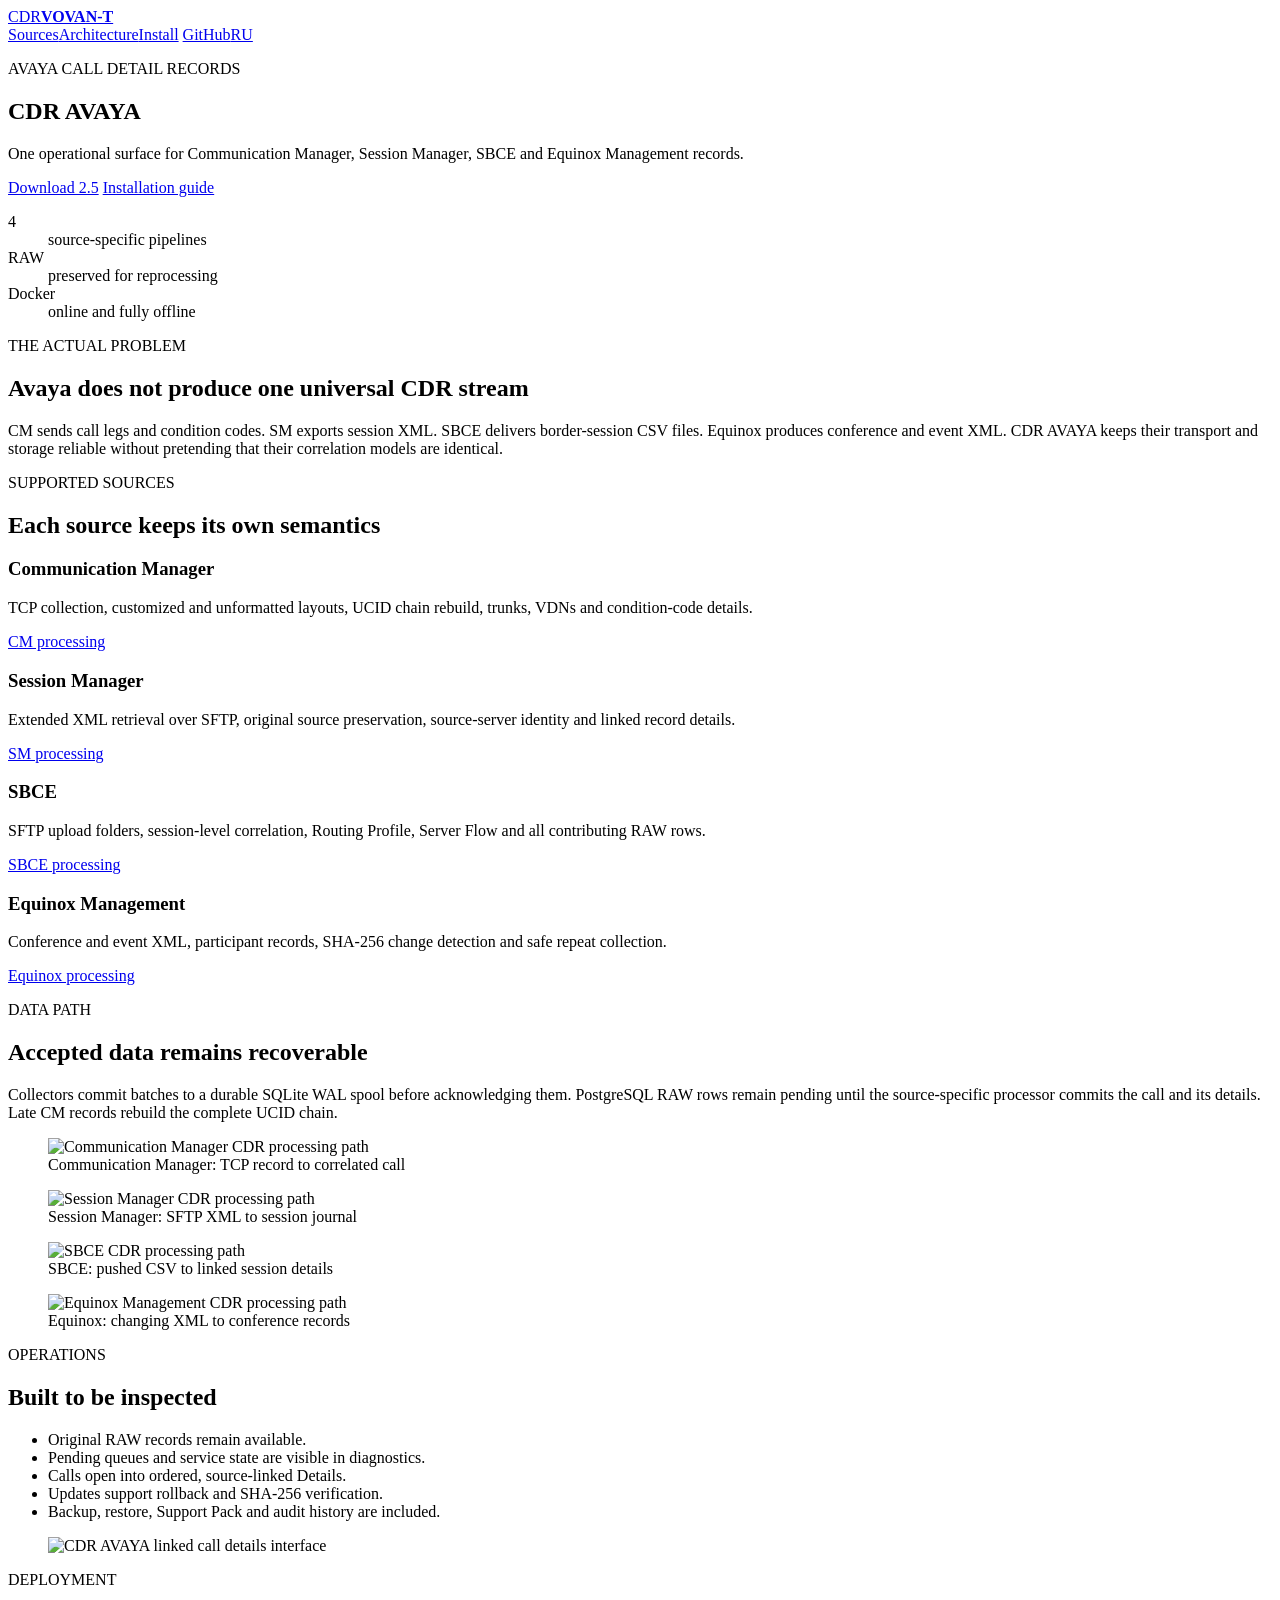
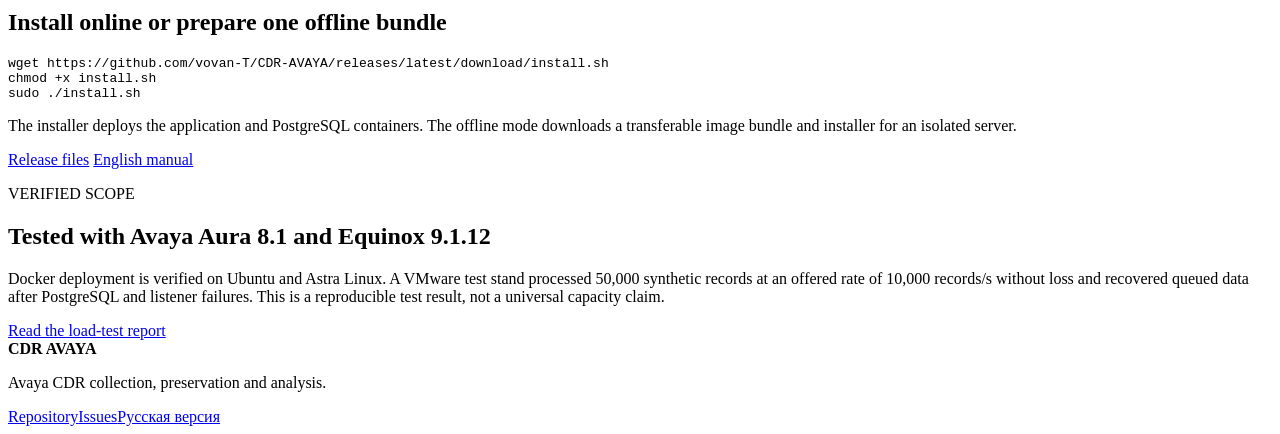
==== site/index.html @ 7bfda359 "site: publish CDR AVAYA product landing pages" ====
<!doctype html>
<html lang="en">
<head>
  <meta charset="utf-8">
  <meta name="viewport" content="width=device-width,initial-scale=1">
  <title>CDR AVAYA | CDR Collector for CM, SM, SBCE and Equinox</title>
  <meta name="description" content="Collect, preserve, correlate and analyze Avaya CDR from Communication Manager, Session Manager, SBCE and Equinox Management. Online and offline Docker deployment.">
  <link rel="canonical" href="https://vovan-t.github.io/CDR-AVAYA/">
  <link rel="alternate" hreflang="en" href="https://vovan-t.github.io/CDR-AVAYA/">
  <link rel="alternate" hreflang="ru" href="https://vovan-t.github.io/CDR-AVAYA/ru/">
  <link rel="alternate" hreflang="x-default" href="https://vovan-t.github.io/CDR-AVAYA/">
  <meta property="og:type" content="website">
  <meta property="og:title" content="CDR AVAYA — one operational surface for four different CDR sources">
  <meta property="og:description" content="Avaya CM, SM, SBCE and Equinox CDR collection with durable RAW storage, source-specific processing and linked call details.">
  <meta property="og:url" content="https://vovan-t.github.io/CDR-AVAYA/">
  <meta property="og:image" content="https://vovan-t.github.io/CDR-AVAYA/assets/images/cdr-avaya-dashboard-en.png">
  <meta name="twitter:card" content="summary_large_image">
  <link rel="stylesheet" href="https://vovan-t.github.io/CDR-AVAYA/styles.css">
  <script type="application/ld+json">
  {
    "@context":"https://schema.org",
    "@type":"SoftwareApplication",
    "name":"CDR AVAYA",
    "applicationCategory":"BusinessApplication",
    "applicationSubCategory":"Call Detail Record management",
    "operatingSystem":"Linux, Ubuntu, Astra Linux",
    "softwareVersion":"2.5.6",
    "description":"CDR collector and analysis platform for Avaya Communication Manager, Session Manager, SBCE and Equinox Management.",
    "url":"https://vovan-t.github.io/CDR-AVAYA/",
    "downloadUrl":"https://github.com/vovan-T/CDR-AVAYA/releases/latest",
    "image":"https://vovan-t.github.io/CDR-AVAYA/assets/images/cdr-avaya-dashboard-en.png",
    "author":{"@type":"Person","name":"Vovan","url":"https://github.com/vovan-T"},
    "offers":{"@type":"Offer","price":"0","priceCurrency":"USD"}
  }
  </script>
</head>
<body>
<header class="topbar">
  <a class="brand" href="https://vovan-t.github.io/CDR-AVAYA/" aria-label="CDR AVAYA home"><span>CDR</span><b>VOVAN-T</b></a>
  <nav aria-label="Primary navigation">
    <a href="#sources">Sources</a><a href="#architecture">Architecture</a><a href="#install">Install</a>
    <a href="https://github.com/vovan-T/CDR-AVAYA">GitHub</a><a class="language" href="https://vovan-t.github.io/CDR-AVAYA/ru/" lang="ru">RU</a>
  </nav>
</header>

<main>
<section class="hero">
  <div class="hero-content">
    <p class="eyebrow">AVAYA CALL DETAIL RECORDS</p>
    <h1>CDR AVAYA</h1>
    <p class="lead">One operational surface for Communication Manager, Session Manager, SBCE and Equinox Management records.</p>
    <div class="actions">
      <a class="button primary" href="https://github.com/vovan-T/CDR-AVAYA/releases/latest">Download 2.5</a>
      <a class="button secondary" href="https://github.com/vovan-T/CDR-AVAYA/blob/main/INSTALL.md">Installation guide</a>
    </div>
    <dl class="facts">
      <div><dt>4</dt><dd>source-specific pipelines</dd></div>
      <div><dt>RAW</dt><dd>preserved for reprocessing</dd></div>
      <div><dt>Docker</dt><dd>online and fully offline</dd></div>
    </dl>
  </div>
</section>

<section class="intro band">
  <div class="content narrow">
    <p class="section-label">THE ACTUAL PROBLEM</p>
    <h2>Avaya does not produce one universal CDR stream</h2>
    <p>CM sends call legs and condition codes. SM exports session XML. SBCE delivers border-session CSV files. Equinox produces conference and event XML. CDR AVAYA keeps their transport and storage reliable without pretending that their correlation models are identical.</p>
  </div>
</section>

<section id="sources" class="band muted">
  <div class="content">
    <p class="section-label">SUPPORTED SOURCES</p>
    <h2>Each source keeps its own semantics</h2>
    <div class="source-grid">
      <article><h3>Communication Manager</h3><p>TCP collection, customized and unformatted layouts, UCID chain rebuild, trunks, VDNs and condition-code details.</p><a href="#architecture">CM processing</a></article>
      <article><h3>Session Manager</h3><p>Extended XML retrieval over SFTP, original source preservation, source-server identity and linked record details.</p><a href="#architecture">SM processing</a></article>
      <article><h3>SBCE</h3><p>SFTP upload folders, session-level correlation, Routing Profile, Server Flow and all contributing RAW rows.</p><a href="#architecture">SBCE processing</a></article>
      <article><h3>Equinox Management</h3><p>Conference and event XML, participant records, SHA-256 change detection and safe repeat collection.</p><a href="#architecture">Equinox processing</a></article>
    </div>
  </div>
</section>

<section id="architecture" class="band">
  <div class="content">
    <p class="section-label">DATA PATH</p>
    <h2>Accepted data remains recoverable</h2>
    <p class="section-copy">Collectors commit batches to a durable SQLite WAL spool before acknowledging them. PostgreSQL RAW rows remain pending until the source-specific processor commits the call and its details. Late CM records rebuild the complete UCID chain.</p>
    <div class="diagram-grid">
      <figure><img src="https://vovan-t.github.io/CDR-AVAYA/assets/images/cdr-cm-processing-3d.png" alt="Communication Manager CDR processing path" loading="lazy"><figcaption>Communication Manager: TCP record to correlated call</figcaption></figure>
      <figure><img src="https://vovan-t.github.io/CDR-AVAYA/assets/images/cdr-sm-processing-3d.png" alt="Session Manager CDR processing path" loading="lazy"><figcaption>Session Manager: SFTP XML to session journal</figcaption></figure>
      <figure><img src="https://vovan-t.github.io/CDR-AVAYA/assets/images/cdr-sbce-processing-3d.png" alt="SBCE CDR processing path" loading="lazy"><figcaption>SBCE: pushed CSV to linked session details</figcaption></figure>
      <figure><img src="https://vovan-t.github.io/CDR-AVAYA/assets/images/cdr-eq-processing-3d.png" alt="Equinox Management CDR processing path" loading="lazy"><figcaption>Equinox: changing XML to conference records</figcaption></figure>
    </div>
  </div>
</section>

<section class="band evidence">
  <div class="content split">
    <div>
      <p class="section-label">OPERATIONS</p>
      <h2>Built to be inspected</h2>
      <ul class="checklist">
        <li>Original RAW records remain available.</li>
        <li>Pending queues and service state are visible in diagnostics.</li>
        <li>Calls open into ordered, source-linked Details.</li>
        <li>Updates support rollback and SHA-256 verification.</li>
        <li>Backup, restore, Support Pack and audit history are included.</li>
      </ul>
    </div>
    <figure class="product-shot"><img src="https://vovan-t.github.io/CDR-AVAYA/assets/images/cdr-avaya-details-en.png" alt="CDR AVAYA linked call details interface" loading="lazy"></figure>
  </div>
</section>

<section id="install" class="band install">
  <div class="content narrow">
    <p class="section-label">DEPLOYMENT</p>
    <h2>Install online or prepare one offline bundle</h2>
    <pre><code>wget https://github.com/vovan-T/CDR-AVAYA/releases/latest/download/install.sh
chmod +x install.sh
sudo ./install.sh</code></pre>
    <p>The installer deploys the application and PostgreSQL containers. The offline mode downloads a transferable image bundle and installer for an isolated server.</p>
    <div class="actions">
      <a class="button primary" href="https://github.com/vovan-T/CDR-AVAYA/releases/latest">Release files</a>
      <a class="button secondary dark" href="https://github.com/vovan-T/CDR-AVAYA/raw/main/docs/cdr-avaya-2.5-manual-en.pdf">English manual</a>
    </div>
  </div>
</section>

<section class="band verified">
  <div class="content narrow">
    <p class="section-label">VERIFIED SCOPE</p>
    <h2>Tested with Avaya Aura 8.1 and Equinox 9.1.12</h2>
    <p>Docker deployment is verified on Ubuntu and Astra Linux. A VMware test stand processed 50,000 synthetic records at an offered rate of 10,000 records/s without loss and recovered queued data after PostgreSQL and listener failures. This is a reproducible test result, not a universal capacity claim.</p>
    <a class="text-link" href="https://github.com/vovan-T/CDR-AVAYA/blob/main/docs/LOAD_TEST_REPORT_2026-07-16.md">Read the load-test report</a>
  </div>
</section>
</main>

<footer>
  <div><strong>CDR AVAYA</strong><p>Avaya CDR collection, preservation and analysis.</p></div>
  <div><a href="https://github.com/vovan-T/CDR-AVAYA">Repository</a><a href="https://github.com/vovan-T/CDR-AVAYA/issues">Issues</a><a href="https://vovan-t.github.io/CDR-AVAYA/ru/" lang="ru">Русская версия</a></div>
</footer>
</body>
</html>
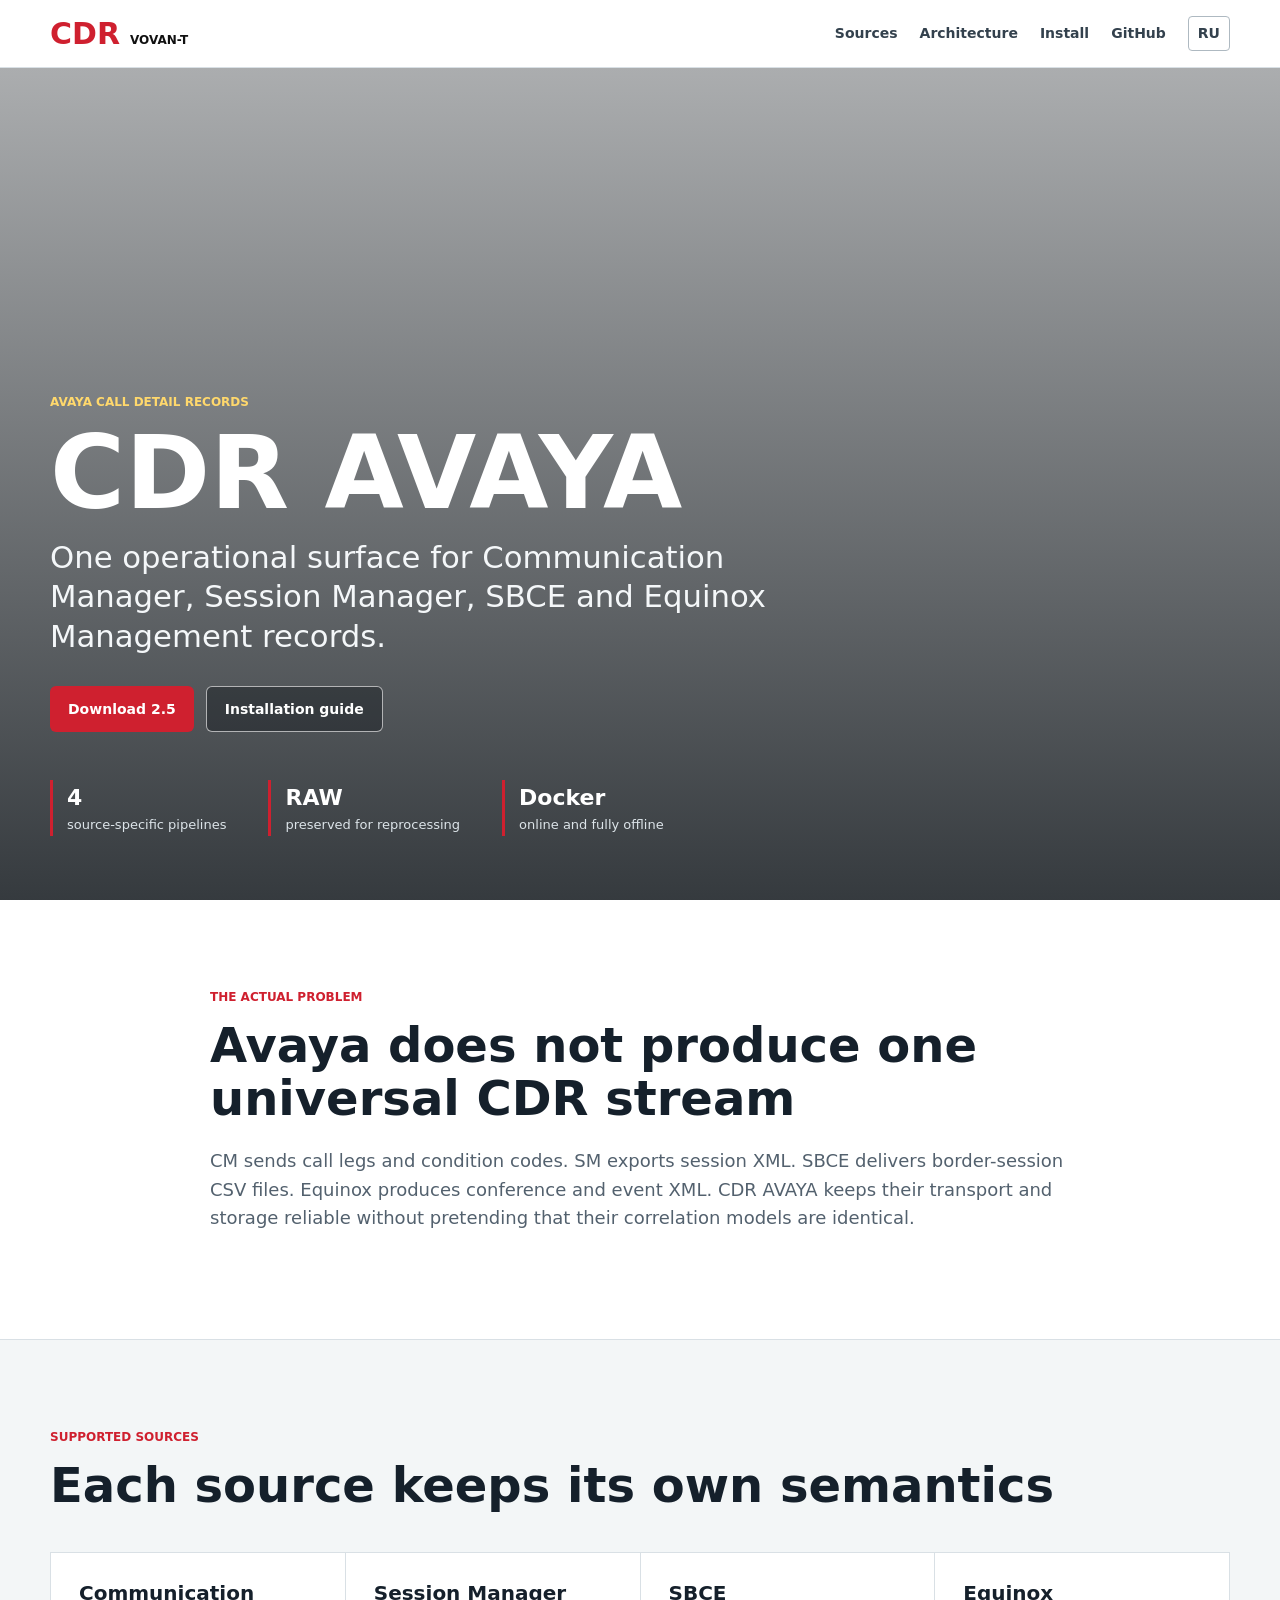
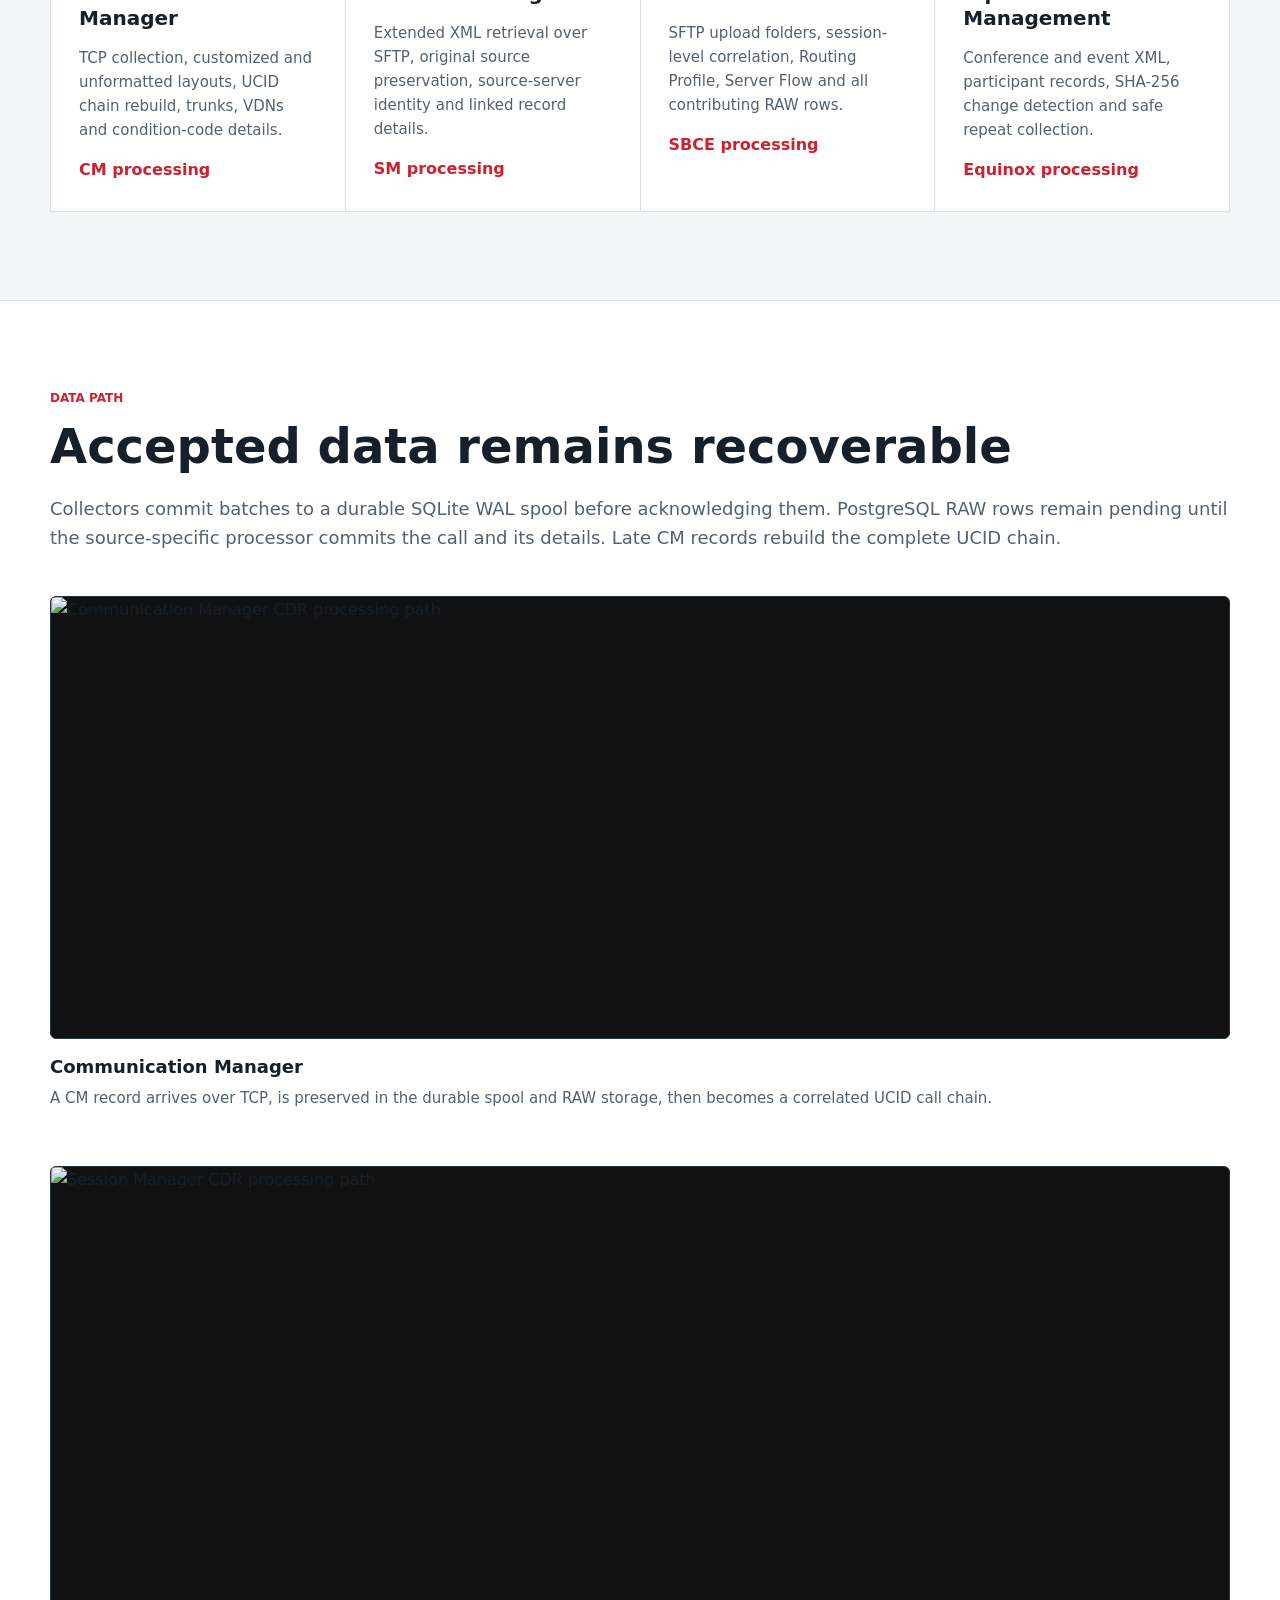
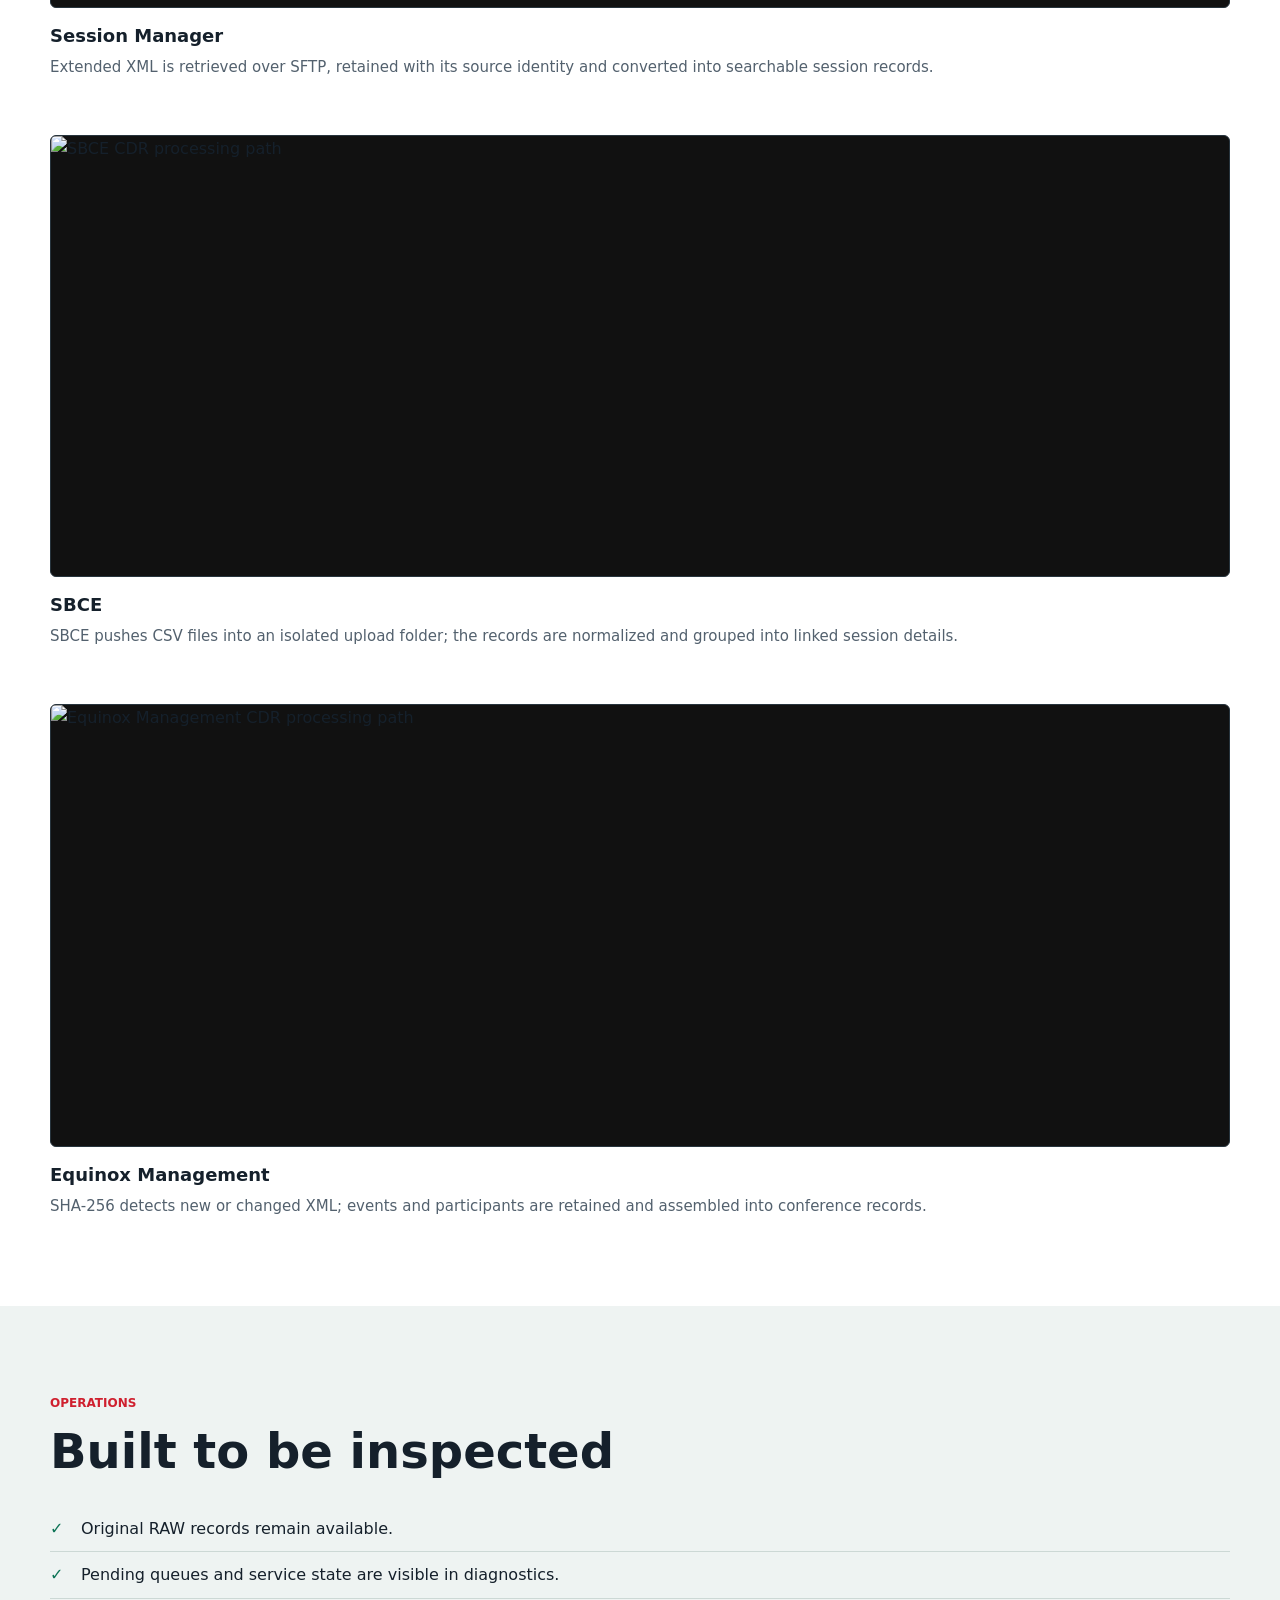
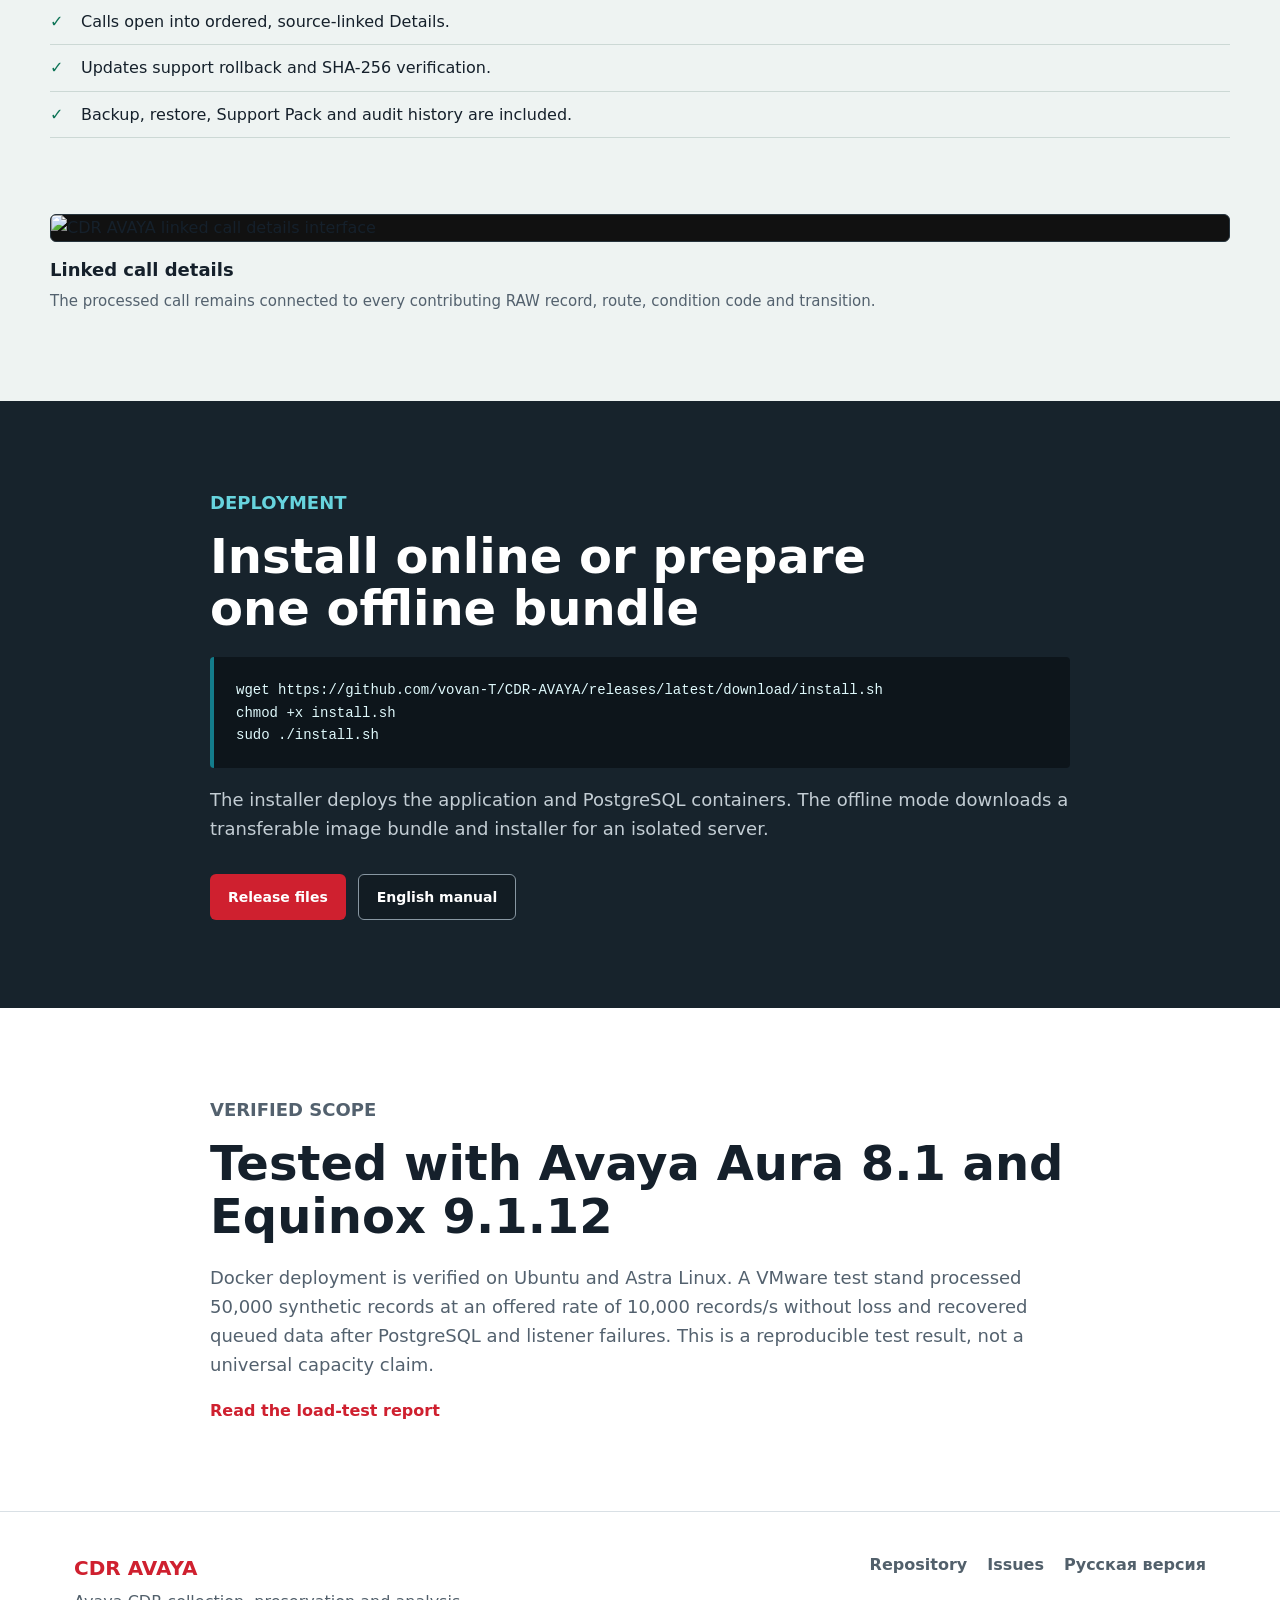
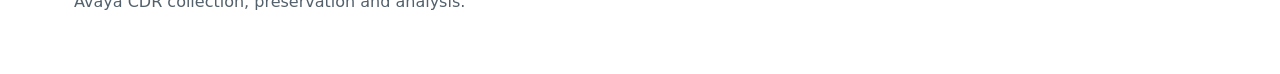
==== commit 10be6d27: "site: show full visual stories inline" ====
--- a/site/index.html
+++ b/site/index.html
@@ -15,7 +15,8 @@
   <meta property="og:url" content="https://vovan-t.github.io/CDR-AVAYA/">
   <meta property="og:image" content="https://vovan-t.github.io/CDR-AVAYA/assets/images/cdr-avaya-dashboard-en.png">
   <meta name="twitter:card" content="summary_large_image">
-  <link rel="stylesheet" href="https://vovan-t.github.io/CDR-AVAYA/styles.css">
+  <link rel="stylesheet" href="styles.css">
+  <link rel="stylesheet" href="visual-stories.css">
   <script type="application/ld+json">
   {
     "@context":"https://schema.org",
@@ -88,10 +89,22 @@
     <h2>Accepted data remains recoverable</h2>
     <p class="section-copy">Collectors commit batches to a durable SQLite WAL spool before acknowledging them. PostgreSQL RAW rows remain pending until the source-specific processor commits the call and its details. Late CM records rebuild the complete UCID chain.</p>
     <div class="diagram-grid">
-      <figure><img src="https://vovan-t.github.io/CDR-AVAYA/assets/images/cdr-cm-processing-3d.png" alt="Communication Manager CDR processing path" loading="lazy"><figcaption>Communication Manager: TCP record to correlated call</figcaption></figure>
-      <figure><img src="https://vovan-t.github.io/CDR-AVAYA/assets/images/cdr-sm-processing-3d.png" alt="Session Manager CDR processing path" loading="lazy"><figcaption>Session Manager: SFTP XML to session journal</figcaption></figure>
-      <figure><img src="https://vovan-t.github.io/CDR-AVAYA/assets/images/cdr-sbce-processing-3d.png" alt="SBCE CDR processing path" loading="lazy"><figcaption>SBCE: pushed CSV to linked session details</figcaption></figure>
-      <figure><img src="https://vovan-t.github.io/CDR-AVAYA/assets/images/cdr-eq-processing-3d.png" alt="Equinox Management CDR processing path" loading="lazy"><figcaption>Equinox: changing XML to conference records</figcaption></figure>
+      <figure>
+        <img src="assets/images/cdr-cm-processing-3d.png" alt="Communication Manager CDR processing path" loading="lazy">
+        <figcaption><strong>Communication Manager</strong><span>A CM record arrives over TCP, is preserved in the durable spool and RAW storage, then becomes a correlated UCID call chain.</span></figcaption>
+      </figure>
+      <figure>
+        <img src="assets/images/cdr-sm-processing-3d.png" alt="Session Manager CDR processing path" loading="lazy">
+        <figcaption><strong>Session Manager</strong><span>Extended XML is retrieved over SFTP, retained with its source identity and converted into searchable session records.</span></figcaption>
+      </figure>
+      <figure>
+        <img src="assets/images/cdr-sbce-processing-3d.png" alt="SBCE CDR processing path" loading="lazy">
+        <figcaption><strong>SBCE</strong><span>SBCE pushes CSV files into an isolated upload folder; the records are normalized and grouped into linked session details.</span></figcaption>
+      </figure>
+      <figure>
+        <img src="assets/images/cdr-eq-processing-3d.png" alt="Equinox Management CDR processing path" loading="lazy">
+        <figcaption><strong>Equinox Management</strong><span>SHA-256 detects new or changed XML; events and participants are retained and assembled into conference records.</span></figcaption>
+      </figure>
     </div>
   </div>
 </section>
@@ -109,7 +122,10 @@
         <li>Backup, restore, Support Pack and audit history are included.</li>
       </ul>
     </div>
-    <figure class="product-shot"><img src="https://vovan-t.github.io/CDR-AVAYA/assets/images/cdr-avaya-details-en.png" alt="CDR AVAYA linked call details interface" loading="lazy"></figure>
+    <figure class="product-shot">
+      <img src="assets/images/cdr-avaya-details-en.png" alt="CDR AVAYA linked call details interface" loading="lazy">
+      <figcaption><strong>Linked call details</strong><span>The processed call remains connected to every contributing RAW record, route, condition code and transition.</span></figcaption>
+    </figure>
   </div>
 </section>
 
@@ -143,4 +159,4 @@
   <div><a href="https://github.com/vovan-T/CDR-AVAYA">Repository</a><a href="https://github.com/vovan-T/CDR-AVAYA/issues">Issues</a><a href="https://vovan-t.github.io/CDR-AVAYA/ru/" lang="ru">Русская версия</a></div>
 </footer>
 </body>
-</html>+</html>
--- a/site/styles.css
+++ b/site/styles.css
@@ -0,0 +1 @@
+:root{--ink:#15202b;--muted:#53616e;--line:#d9e0e5;--paper:#fff;--soft:#f3f6f7;--red:#cf202f;--red-dark:#9d1723;--green:#0c7355;--cyan:#137c8b;--gold:#d49a21;--max:1180px}*{box-sizing:border-box}html{scroll-behavior:smooth}body{margin:0;color:var(--ink);background:var(--paper);font-family:Inter,ui-sans-serif,system-ui,-apple-system,BlinkMacSystemFont,"Segoe UI",sans-serif;line-height:1.6}a{color:inherit}.topbar{height:68px;display:flex;align-items:center;justify-content:space-between;padding:0 max(24px,calc((100% - var(--max))/2));background:#fff;border-bottom:1px solid var(--line);position:sticky;top:0;z-index:20}.brand{text-decoration:none;display:flex;align-items:baseline;gap:10px}.brand span{font-size:30px;font-weight:900;color:var(--red);letter-spacing:0}.brand b{font-size:12px;font-weight:800;color:#111;letter-spacing:0}.topbar nav{display:flex;align-items:center;gap:22px}.topbar nav a{text-decoration:none;font-size:14px;font-weight:650;color:#33414d}.topbar nav a:hover{color:var(--red)}.topbar .language{border:1px solid #aeb9c1;padding:5px 9px;border-radius:4px}.hero{min-height:calc(100vh - 68px);max-height:860px;display:flex;align-items:flex-end;background-image:linear-gradient(rgba(9,15,20,.34),rgba(9,15,20,.82)),url("assets/images/cdr-avaya-dashboard-en.png");background-position:center;background-size:cover;color:#fff}.ru-hero{background-image:linear-gradient(rgba(9,15,20,.34),rgba(9,15,20,.82)),url("assets/images/cdr-avaya-dashboard.png")}.hero-content{width:min(var(--max),calc(100% - 48px));margin:0 auto;padding:88px 0 64px}.eyebrow,.section-label{font-size:12px;font-weight:850;letter-spacing:0;text-transform:uppercase}.eyebrow{color:#ffd86c}.hero h1{font-size:clamp(54px,8vw,104px);line-height:.92;margin:14px 0 18px;letter-spacing:0}.lead{max-width:800px;font-size:clamp(20px,2.4vw,32px);line-height:1.28;margin:0;color:#f4f7f9}.actions{display:flex;gap:12px;flex-wrap:wrap;margin-top:30px}.button{min-height:46px;display:inline-flex;align-items:center;justify-content:center;padding:0 18px;border-radius:6px;text-decoration:none;font-weight:800;font-size:14px}.primary{background:var(--red);color:#fff}.primary:hover{background:var(--red-dark)}.secondary{border:1px solid rgba(255,255,255,.62);color:#fff;background:rgba(12,18,23,.38)}.secondary:hover{background:#fff;color:#111}.secondary.dark{border-color:#8897a2;color:#fff}.facts{display:flex;gap:42px;flex-wrap:wrap;margin:48px 0 0}.facts div{border-left:3px solid var(--red);padding-left:14px}.facts dt{font-size:22px;font-weight:900}.facts dd{margin:0;color:#dce4e9;font-size:13px}.band{padding:88px 24px}.content{max-width:var(--max);margin:0 auto}.narrow{max-width:860px}.section-label{color:var(--red);margin:0 0 12px}.band h2{font-size:clamp(30px,4vw,48px);line-height:1.1;letter-spacing:0;margin:0 0 22px}.intro p:last-child,.section-copy,.verified p,.install p{font-size:18px;color:var(--muted)}.muted{background:var(--soft);border-block:1px solid var(--line)}.source-grid{display:grid;grid-template-columns:repeat(4,1fr);gap:1px;background:var(--line);border:1px solid var(--line);margin-top:40px}.source-grid article{background:#fff;padding:28px;min-height:250px}.source-grid h3{font-size:20px;line-height:1.25;margin:0 0 15px}.source-grid p{color:var(--muted);font-size:15px}.source-grid a,.text-link{font-weight:800;color:var(--red);text-decoration:none}.diagram-grid{display:grid;grid-template-columns:1fr 1fr;gap:28px;margin-top:44px}.diagram-grid figure,.product-shot{margin:0}.diagram-grid img,.product-shot img{display:block;width:100%;height:auto;border:1px solid #27343d;border-radius:6px;background:#111}.diagram-grid figcaption{margin-top:10px;font-size:14px;font-weight:700;color:#53616e}.evidence{background:#eef3f2}.split{display:grid;grid-template-columns:.8fr 1.2fr;gap:64px;align-items:center}.checklist{list-style:none;padding:0;margin:28px 0}.checklist li{position:relative;padding:10px 0 10px 31px;border-bottom:1px solid #ccd8d5}.checklist li:before{content:"✓";position:absolute;left:0;color:var(--green);font-weight:900}.install{background:#17232c;color:#fff}.install .section-label{color:#67d4de}.install h2{max-width:760px}.install p{color:#c3cdd4}.install pre{overflow:auto;padding:22px;background:#0d151b;border-left:4px solid var(--cyan);border-radius:4px;color:#dff9fc;font-size:14px}.verified{border-bottom:1px solid var(--line)}footer{max-width:var(--max);margin:0 auto;padding:40px 24px 54px;display:flex;justify-content:space-between;gap:30px;color:#52606b}footer strong{color:var(--red);font-size:20px}footer p{margin:5px 0}footer div:last-child{display:flex;gap:20px;flex-wrap:wrap}footer a{text-decoration:none;font-weight:700}@media(max-width:900px){.topbar{padding:0 18px}.topbar nav a:not(.language){display:none}.hero{min-height:690px}.hero-content{width:calc(100% - 36px);padding-bottom:40px}.facts{gap:20px}.source-grid{grid-template-columns:1fr 1fr}.split{grid-template-columns:1fr;gap:36px}.band{padding:64px 18px}}@media(max-width:620px){.brand span{font-size:25px}.hero h1{font-size:52px}.lead{font-size:20px}.facts{display:grid;grid-template-columns:1fr 1fr}.source-grid,.diagram-grid{grid-template-columns:1fr}.source-grid article{min-height:0}.band h2{font-size:32px}.intro p:last-child,.section-copy,.verified p,.install p{font-size:16px}footer{flex-direction:column}}@media(prefers-reduced-motion:reduce){html{scroll-behavior:auto}}
--- a/site/visual-stories.css
+++ b/site/visual-stories.css
@@ -0,0 +1,53 @@
+.diagram-grid {
+  display: block;
+}
+
+.diagram-grid img {
+  aspect-ratio: 8 / 3;
+  object-fit: contain;
+}
+
+.diagram-grid figure + figure {
+  margin-top: 56px;
+}
+
+.diagram-grid figcaption,
+.product-shot figcaption {
+  display: grid;
+  gap: 4px;
+  margin-top: 14px;
+  color: var(--muted);
+}
+
+.diagram-grid figcaption strong,
+.product-shot figcaption strong {
+  color: var(--ink);
+  font-size: 18px;
+}
+
+.diagram-grid figcaption span,
+.product-shot figcaption span {
+  font-size: 15px;
+  font-weight: 400;
+}
+
+.split {
+  grid-template-columns: 1fr;
+  gap: 40px;
+  align-items: start;
+}
+
+.product-shot {
+  margin-top: 8px;
+}
+
+@media (max-width: 620px) {
+  .diagram-grid figure + figure {
+    margin-top: 40px;
+  }
+
+  .diagram-grid figcaption strong,
+  .product-shot figcaption strong {
+    font-size: 17px;
+  }
+}
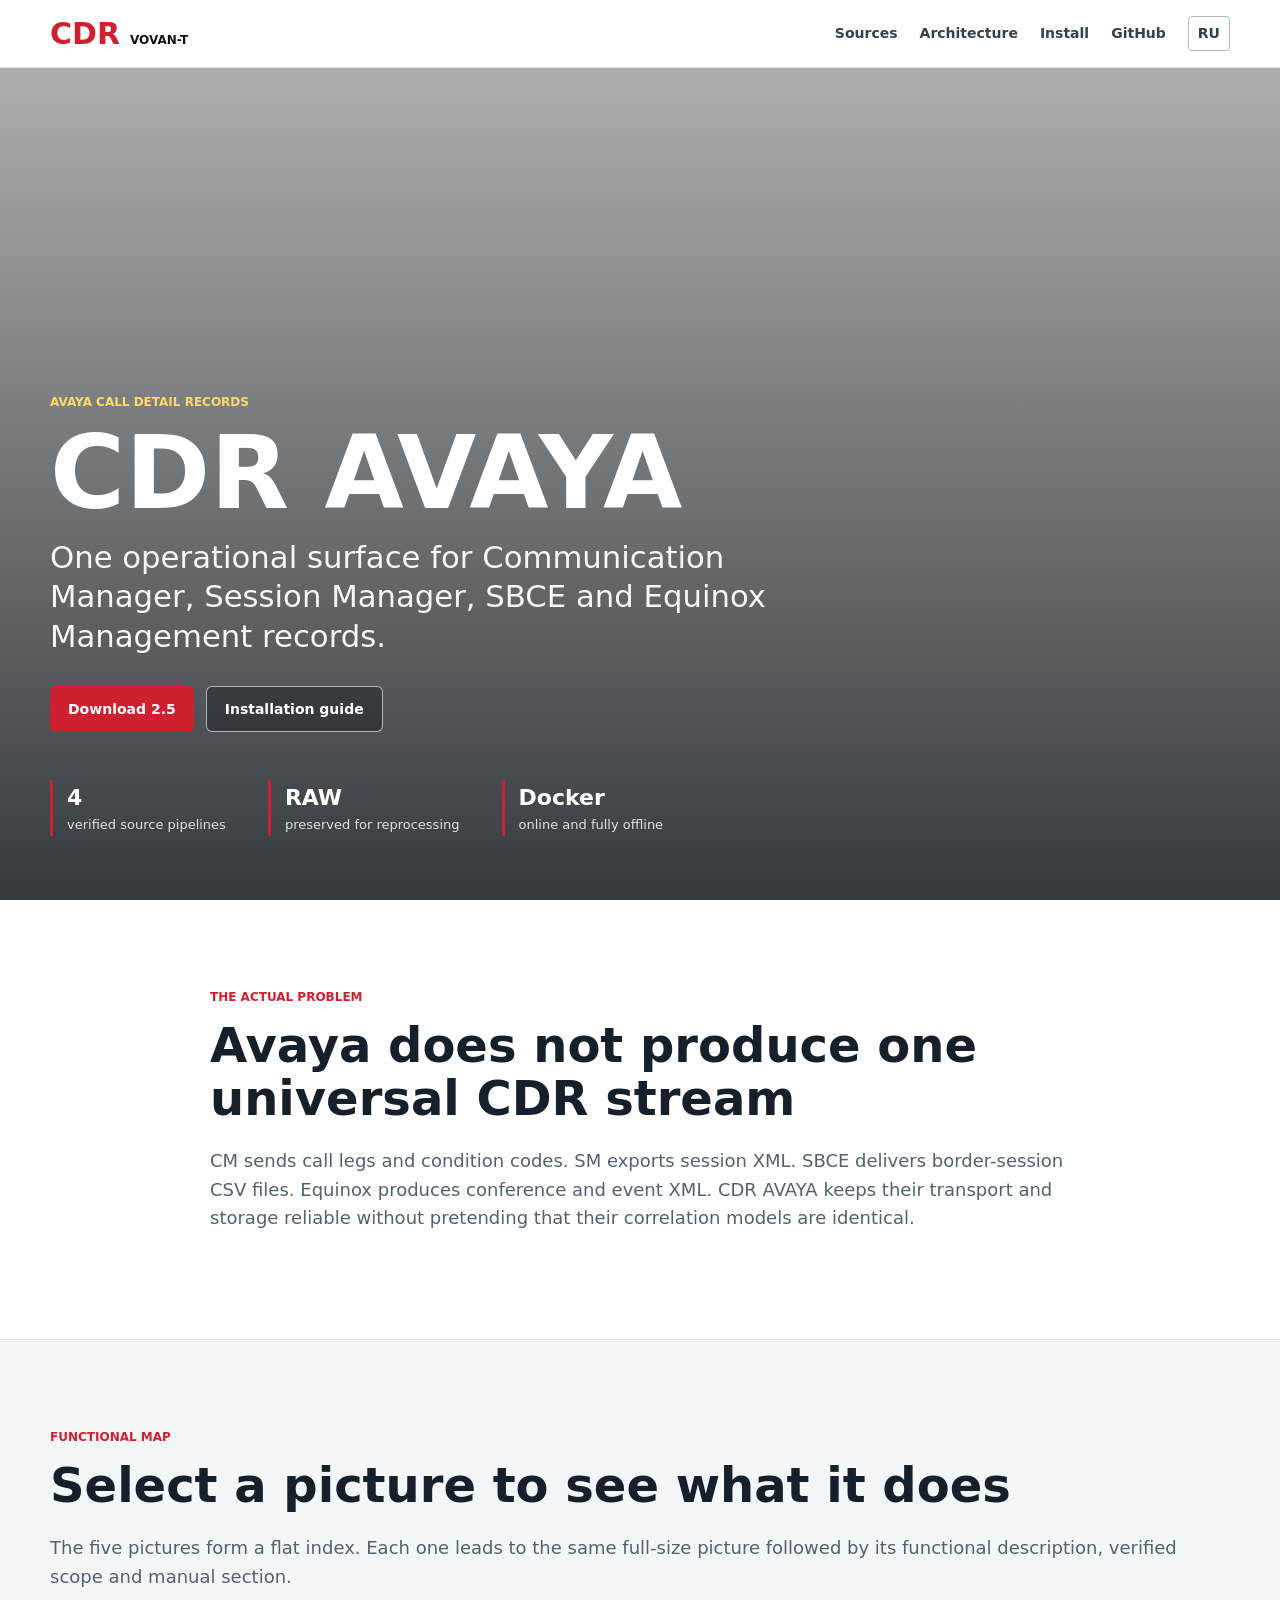
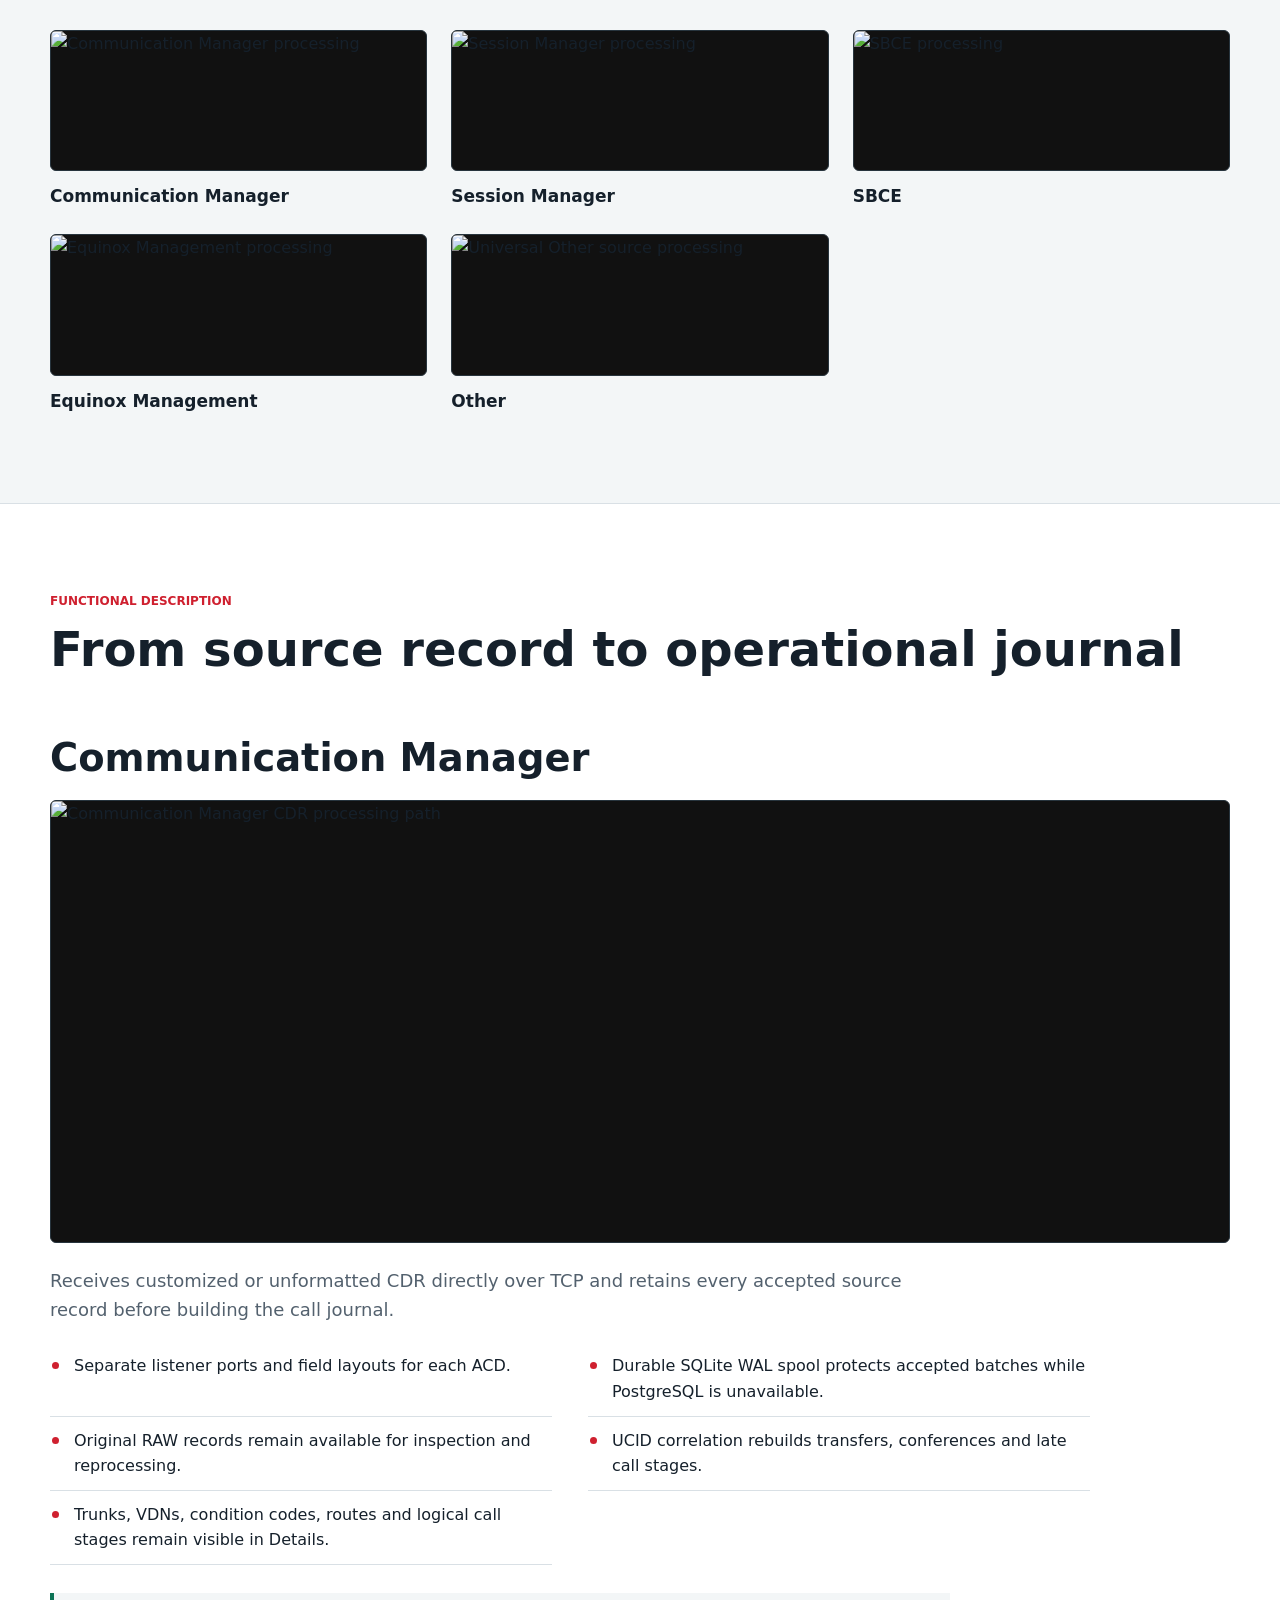
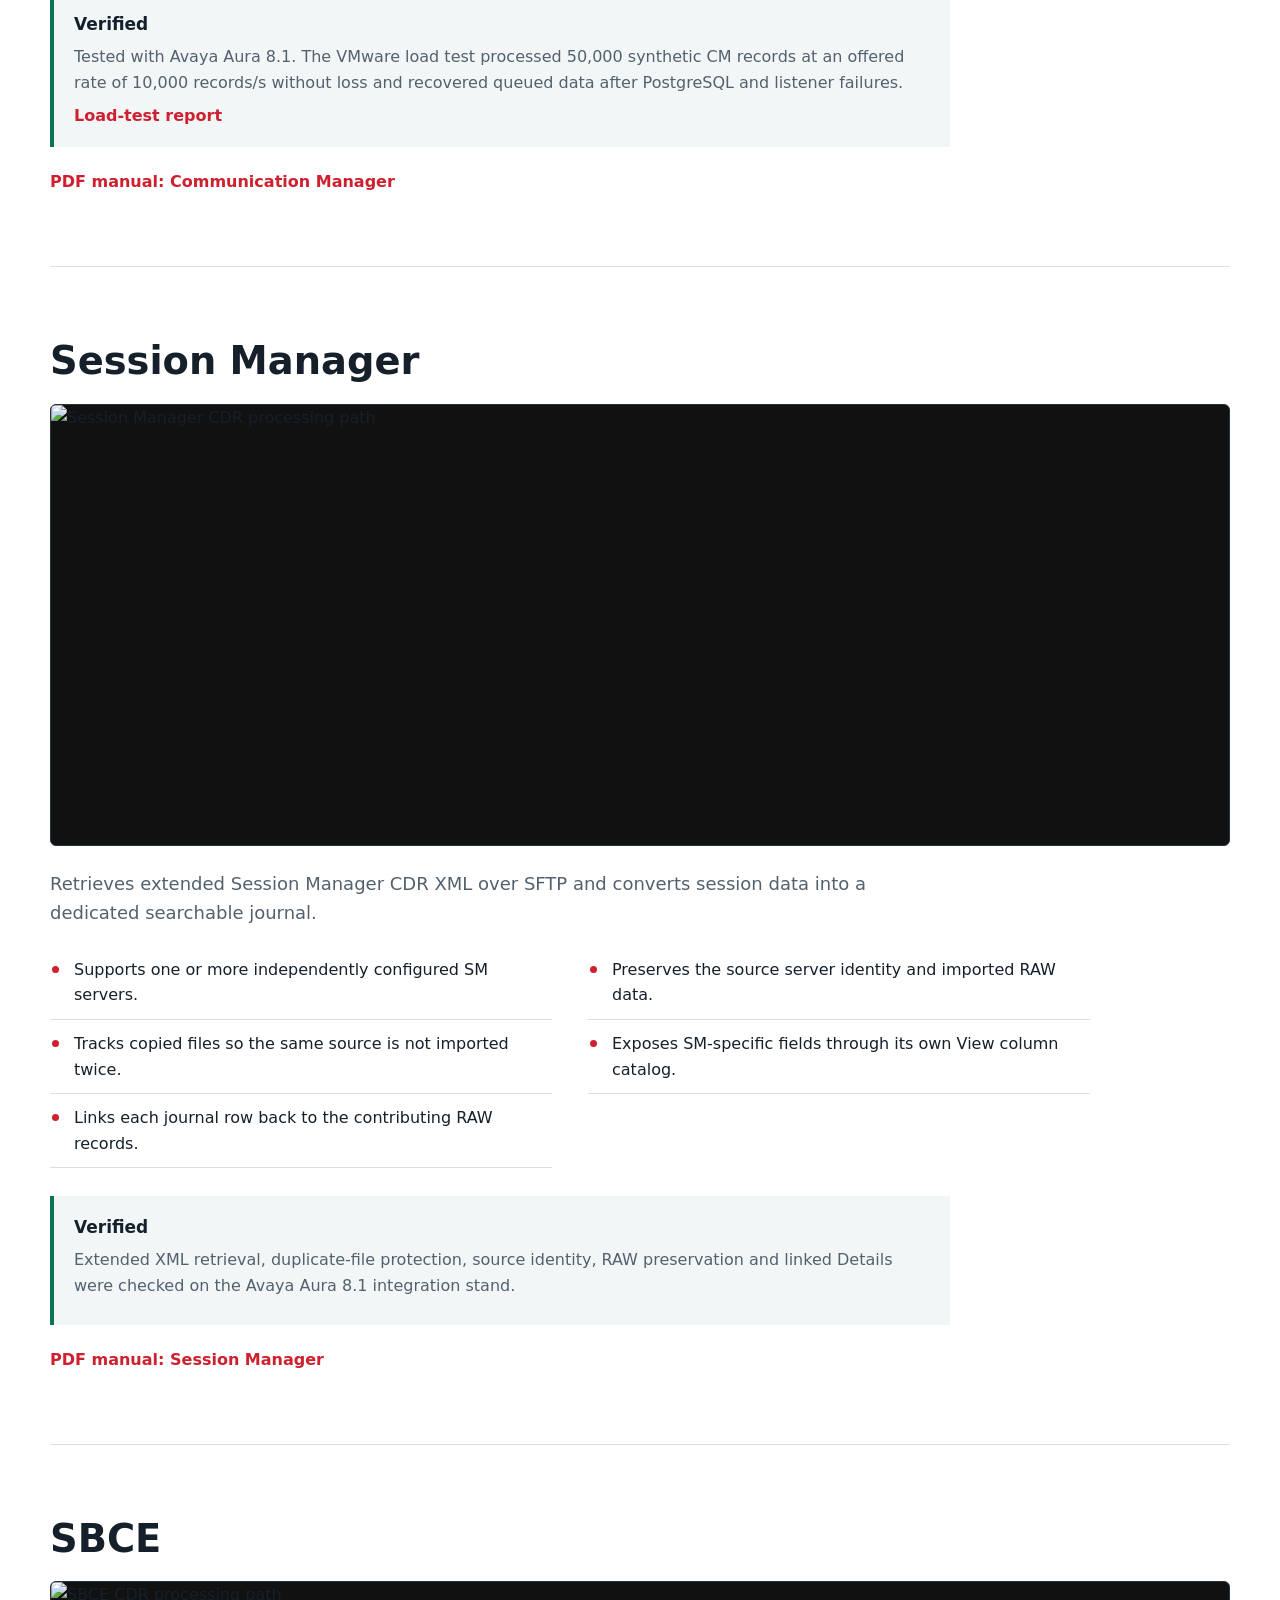
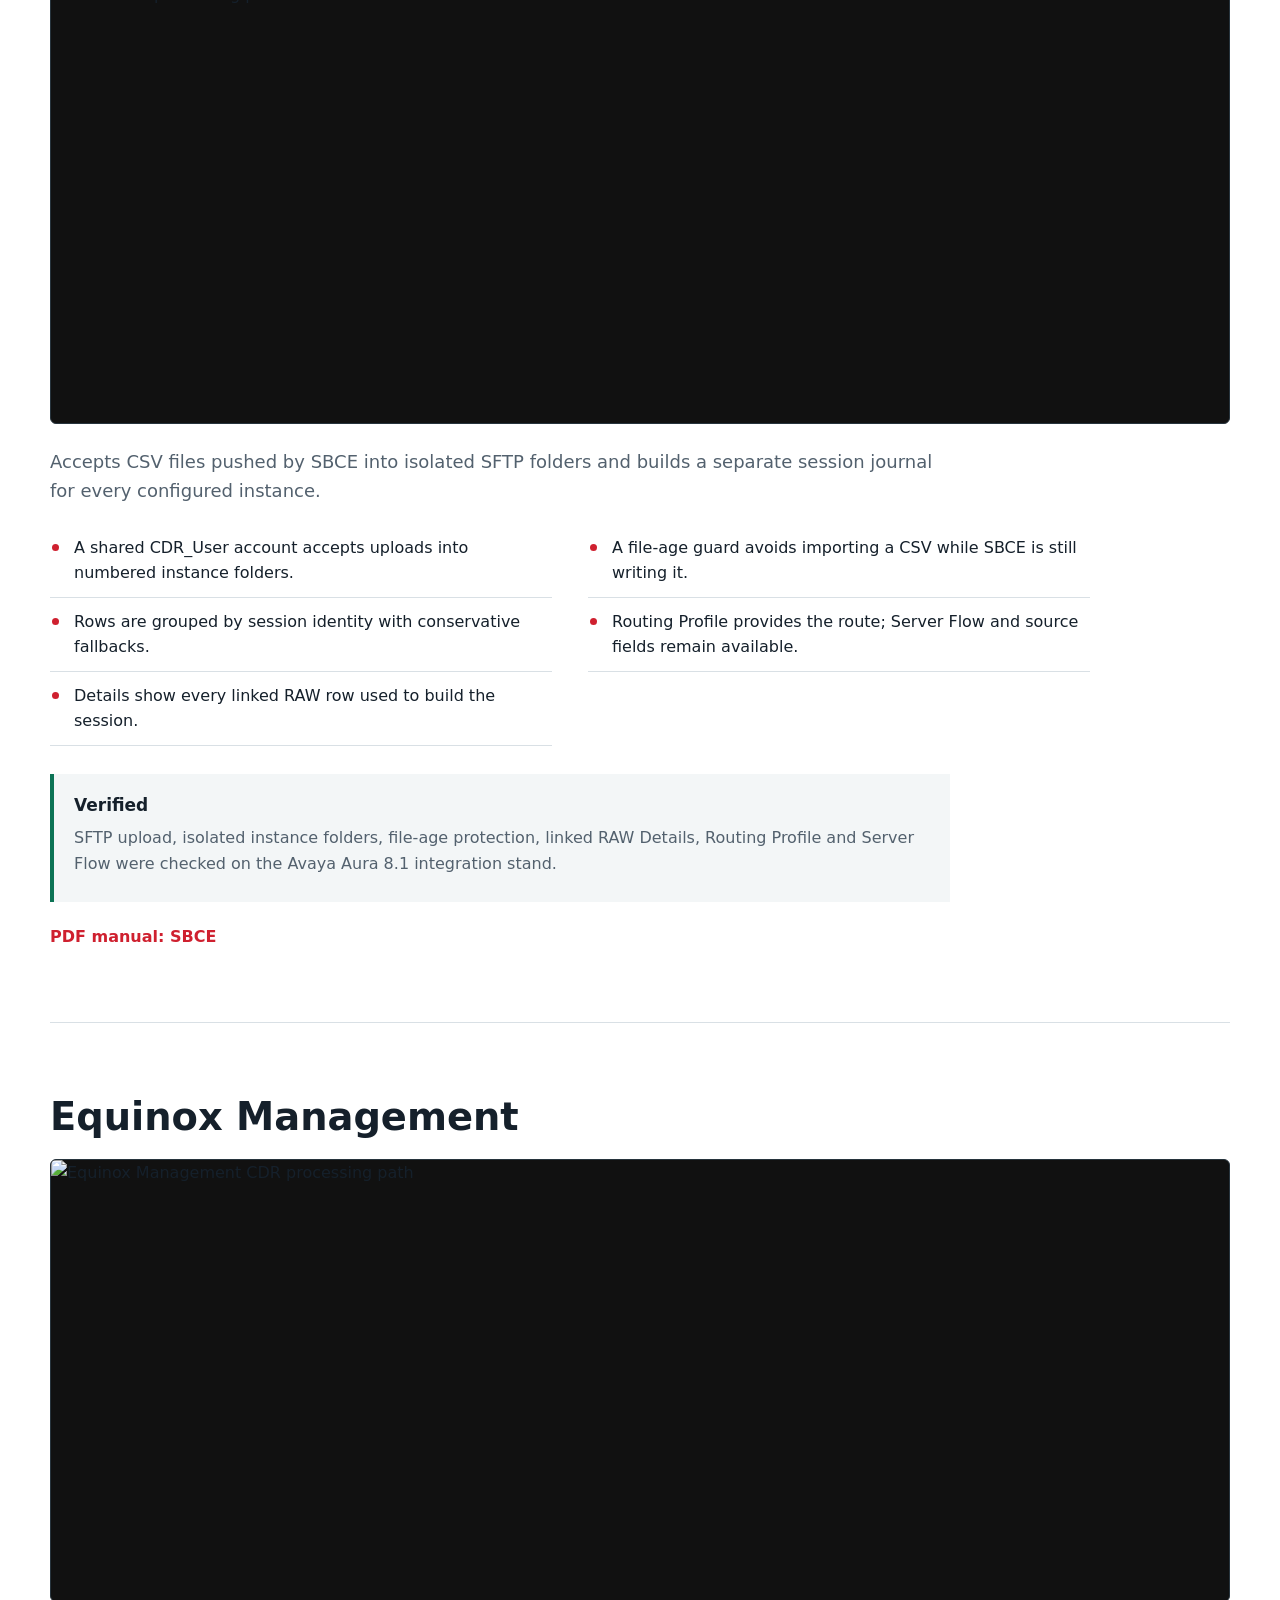
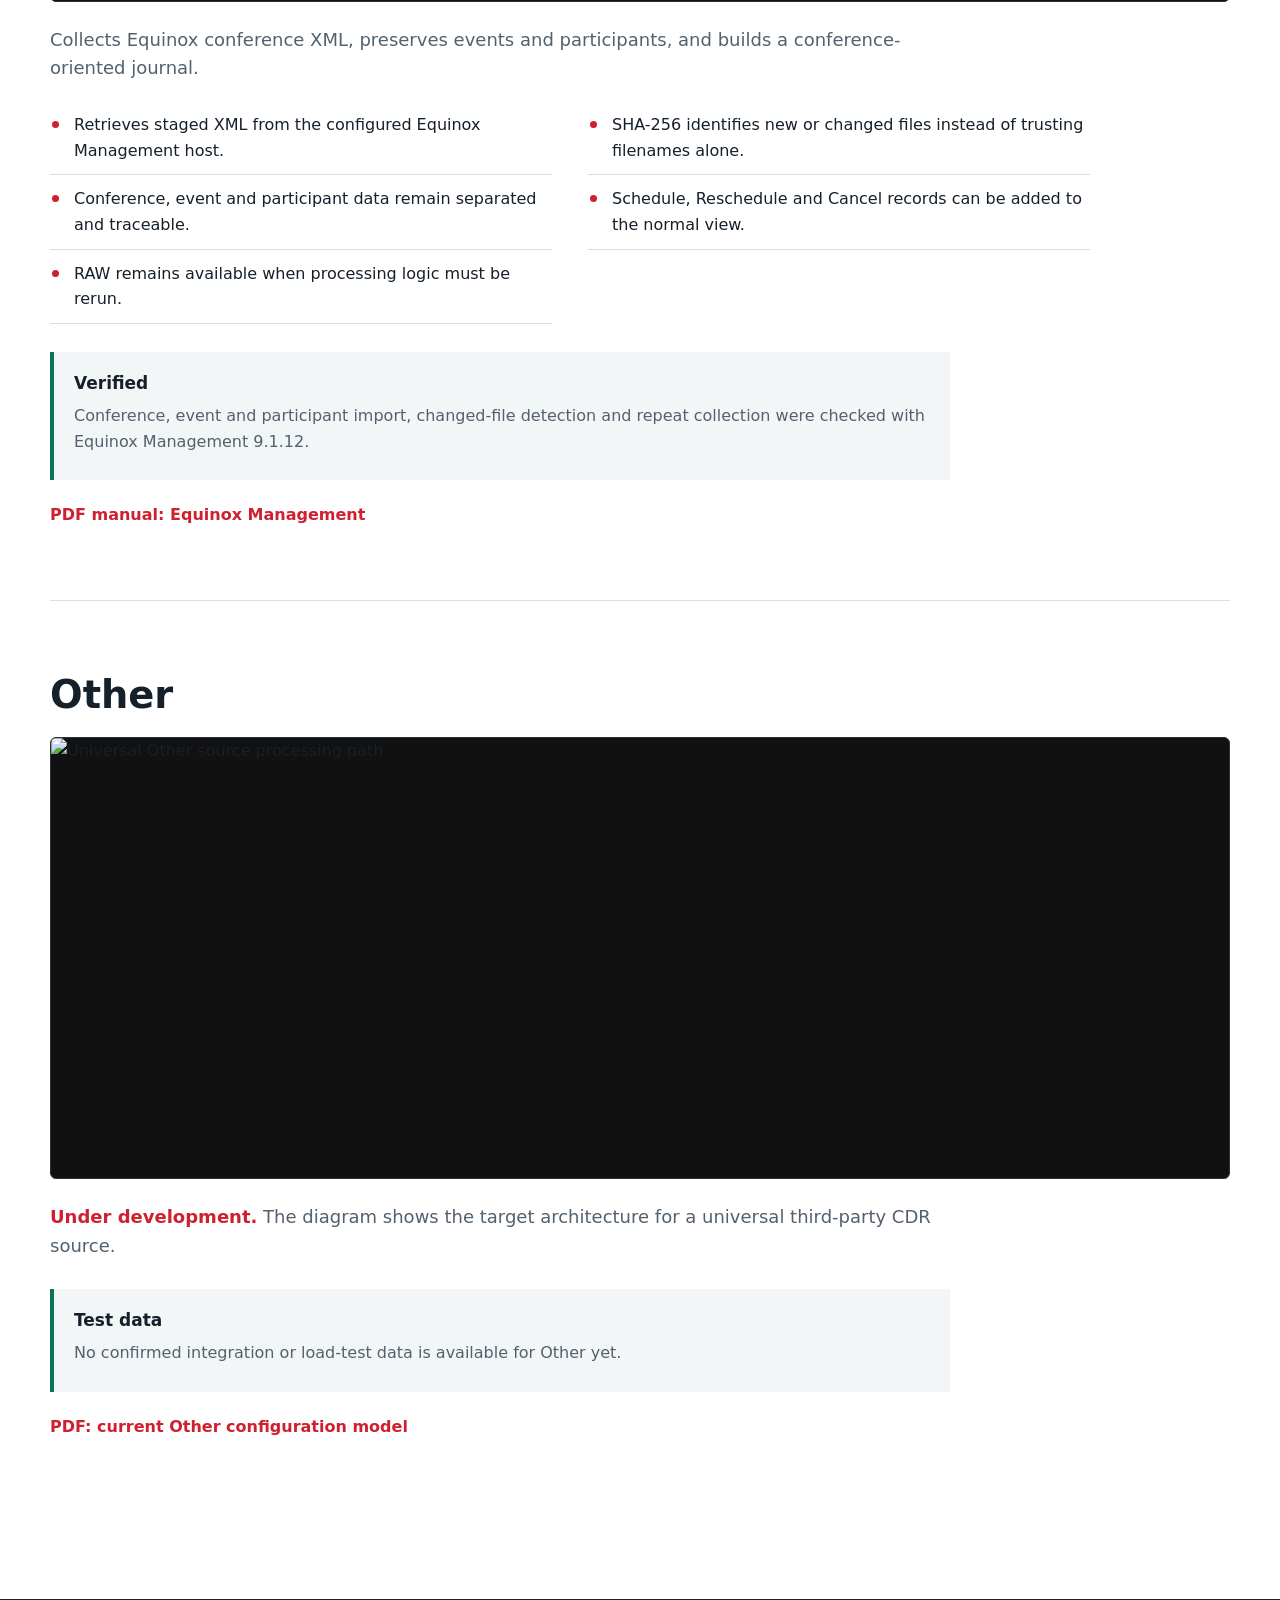
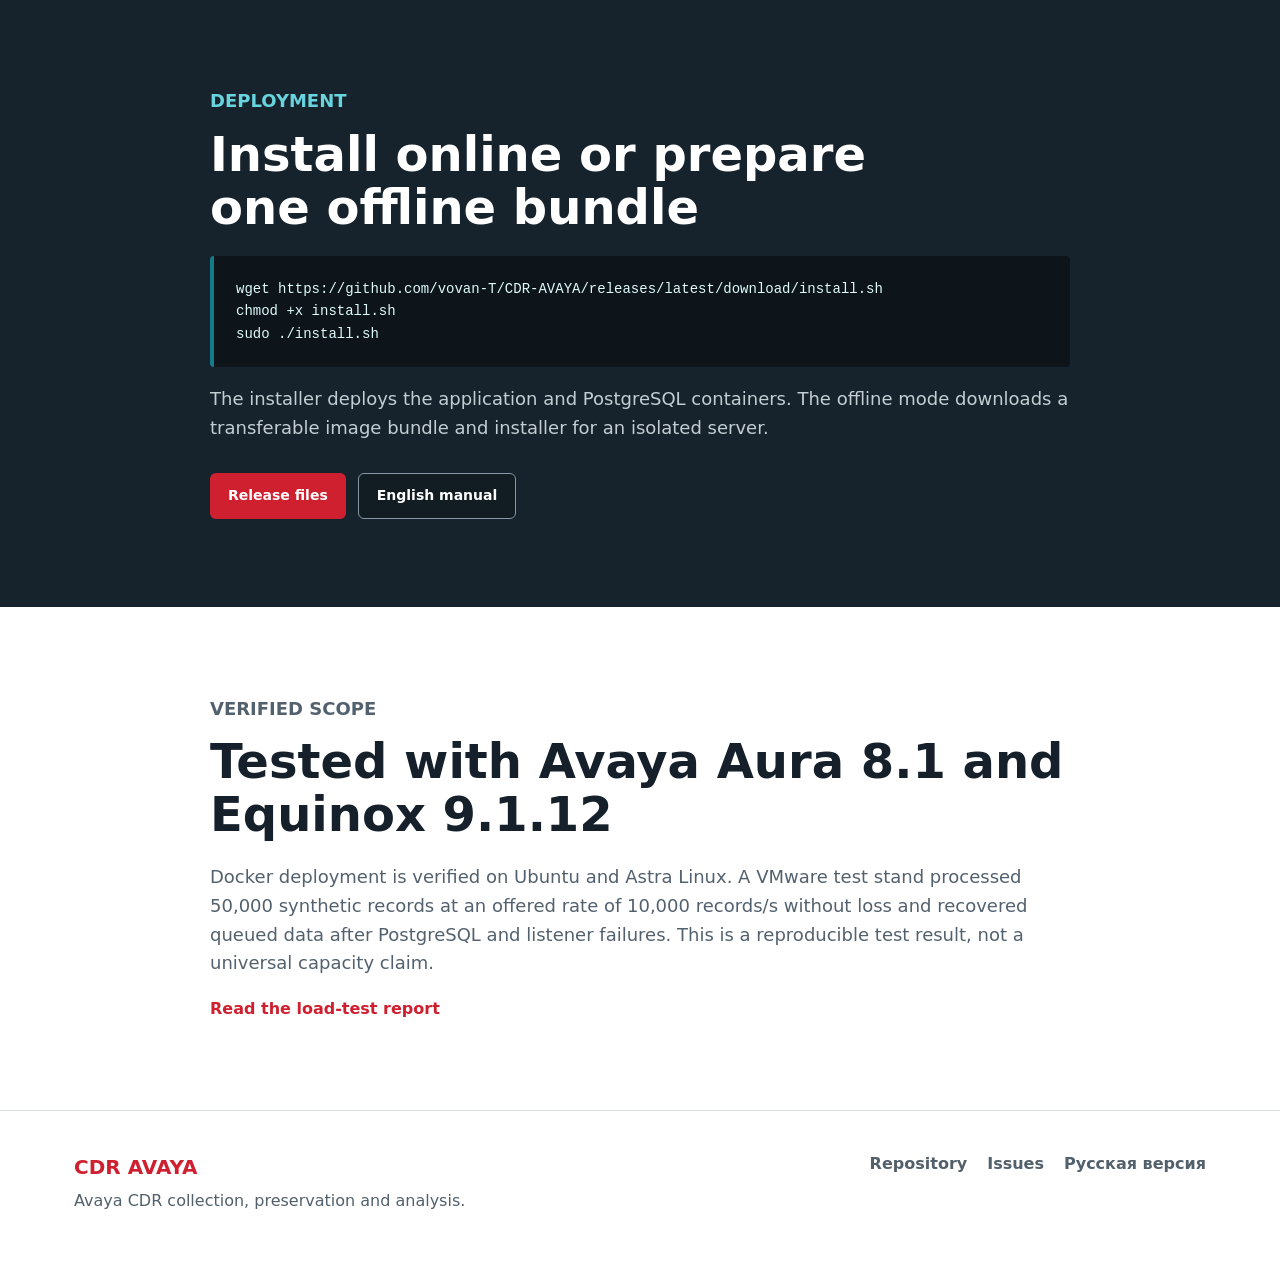
==== commit f442e886: "site: add flat source navigation" ====
--- a/site/index.html
+++ b/site/index.html
@@ -55,7 +55,7 @@
       <a class="button secondary" href="https://github.com/vovan-T/CDR-AVAYA/blob/main/INSTALL.md">Installation guide</a>
     </div>
     <dl class="facts">
-      <div><dt>4</dt><dd>source-specific pipelines</dd></div>
+      <div><dt>4</dt><dd>verified source pipelines</dd></div>
       <div><dt>RAW</dt><dd>preserved for reprocessing</dd></div>
       <div><dt>Docker</dt><dd>online and fully offline</dd></div>
     </dl>
@@ -72,60 +72,108 @@
 
 <section id="sources" class="band muted">
   <div class="content">
-    <p class="section-label">SUPPORTED SOURCES</p>
-    <h2>Each source keeps its own semantics</h2>
-    <div class="source-grid">
-      <article><h3>Communication Manager</h3><p>TCP collection, customized and unformatted layouts, UCID chain rebuild, trunks, VDNs and condition-code details.</p><a href="#architecture">CM processing</a></article>
-      <article><h3>Session Manager</h3><p>Extended XML retrieval over SFTP, original source preservation, source-server identity and linked record details.</p><a href="#architecture">SM processing</a></article>
-      <article><h3>SBCE</h3><p>SFTP upload folders, session-level correlation, Routing Profile, Server Flow and all contributing RAW rows.</p><a href="#architecture">SBCE processing</a></article>
-      <article><h3>Equinox Management</h3><p>Conference and event XML, participant records, SHA-256 change detection and safe repeat collection.</p><a href="#architecture">Equinox processing</a></article>
+    <p class="section-label">FUNCTIONAL MAP</p>
+    <h2>Select a picture to see what it does</h2>
+    <p class="section-copy">The five pictures form a flat index. Each one leads to the same full-size picture followed by its functional description, verified scope and manual section.</p>
+    <div class="visual-index">
+      <a class="visual-link" href="#cm-details"><img src="assets/images/cdr-cm-processing-3d.png" alt="Communication Manager processing"><strong>Communication Manager</strong></a>
+      <a class="visual-link" href="#sm-details"><img src="assets/images/cdr-sm-processing-3d.png" alt="Session Manager processing"><strong>Session Manager</strong></a>
+      <a class="visual-link" href="#sbce-details"><img src="assets/images/cdr-sbce-processing-3d.png" alt="SBCE processing"><strong>SBCE</strong></a>
+      <a class="visual-link" href="#eq-details"><img src="assets/images/cdr-eq-processing-3d.png" alt="Equinox Management processing"><strong>Equinox Management</strong></a>
+      <a class="visual-link" href="#other-details"><img src="assets/images/cdr-other-processing-3d.png" alt="Universal Other source processing"><strong>Other</strong></a>
     </div>
   </div>
 </section>
 
 <section id="architecture" class="band">
   <div class="content">
-    <p class="section-label">DATA PATH</p>
-    <h2>Accepted data remains recoverable</h2>
-    <p class="section-copy">Collectors commit batches to a durable SQLite WAL spool before acknowledging them. PostgreSQL RAW rows remain pending until the source-specific processor commits the call and its details. Late CM records rebuild the complete UCID chain.</p>
-    <div class="diagram-grid">
-      <figure>
+    <p class="section-label">FUNCTIONAL DESCRIPTION</p>
+    <h2>From source record to operational journal</h2>
+    <div class="visual-details">
+      <article id="cm-details" class="visual-detail source-detail">
+        <h3>Communication Manager</h3>
         <img src="assets/images/cdr-cm-processing-3d.png" alt="Communication Manager CDR processing path" loading="lazy">
-        <figcaption><strong>Communication Manager</strong><span>A CM record arrives over TCP, is preserved in the durable spool and RAW storage, then becomes a correlated UCID call chain.</span></figcaption>
-      </figure>
-      <figure>
+        <p>Receives customized or unformatted CDR directly over TCP and retains every accepted source record before building the call journal.</p>
+        <ul class="feature-list">
+          <li>Separate listener ports and field layouts for each ACD.</li>
+          <li>Durable SQLite WAL spool protects accepted batches while PostgreSQL is unavailable.</li>
+          <li>Original RAW records remain available for inspection and reprocessing.</li>
+          <li>UCID correlation rebuilds transfers, conferences and late call stages.</li>
+          <li>Trunks, VDNs, condition codes, routes and logical call stages remain visible in Details.</li>
+        </ul>
+        <div class="verification">
+          <h4>Verified</h4>
+          <p>Tested with Avaya Aura 8.1. The VMware load test processed 50,000 synthetic CM records at an offered rate of 10,000 records/s without loss and recovered queued data after PostgreSQL and listener failures.</p>
+          <a class="text-link" href="https://github.com/vovan-T/CDR-AVAYA/blob/main/docs/LOAD_TEST_REPORT_2026-07-16.md">Load-test report</a>
+        </div>
+        <a class="manual-link" href="https://github.com/vovan-T/CDR-AVAYA/raw/main/docs/cdr-avaya-2.5-manual-en.pdf#page=6">PDF manual: Communication Manager</a>
+      </article>
+
+      <article id="sm-details" class="visual-detail source-detail">
+        <h3>Session Manager</h3>
         <img src="assets/images/cdr-sm-processing-3d.png" alt="Session Manager CDR processing path" loading="lazy">
-        <figcaption><strong>Session Manager</strong><span>Extended XML is retrieved over SFTP, retained with its source identity and converted into searchable session records.</span></figcaption>
-      </figure>
-      <figure>
+        <p>Retrieves extended Session Manager CDR XML over SFTP and converts session data into a dedicated searchable journal.</p>
+        <ul class="feature-list">
+          <li>Supports one or more independently configured SM servers.</li>
+          <li>Preserves the source server identity and imported RAW data.</li>
+          <li>Tracks copied files so the same source is not imported twice.</li>
+          <li>Exposes SM-specific fields through its own View column catalog.</li>
+          <li>Links each journal row back to the contributing RAW records.</li>
+        </ul>
+        <div class="verification">
+          <h4>Verified</h4>
+          <p>Extended XML retrieval, duplicate-file protection, source identity, RAW preservation and linked Details were checked on the Avaya Aura 8.1 integration stand.</p>
+        </div>
+        <a class="manual-link" href="https://github.com/vovan-T/CDR-AVAYA/raw/main/docs/cdr-avaya-2.5-manual-en.pdf#page=7">PDF manual: Session Manager</a>
+      </article>
+
+      <article id="sbce-details" class="visual-detail source-detail">
+        <h3>SBCE</h3>
         <img src="assets/images/cdr-sbce-processing-3d.png" alt="SBCE CDR processing path" loading="lazy">
-        <figcaption><strong>SBCE</strong><span>SBCE pushes CSV files into an isolated upload folder; the records are normalized and grouped into linked session details.</span></figcaption>
-      </figure>
-      <figure>
+        <p>Accepts CSV files pushed by SBCE into isolated SFTP folders and builds a separate session journal for every configured instance.</p>
+        <ul class="feature-list">
+          <li>A shared CDR_User account accepts uploads into numbered instance folders.</li>
+          <li>A file-age guard avoids importing a CSV while SBCE is still writing it.</li>
+          <li>Rows are grouped by session identity with conservative fallbacks.</li>
+          <li>Routing Profile provides the route; Server Flow and source fields remain available.</li>
+          <li>Details show every linked RAW row used to build the session.</li>
+        </ul>
+        <div class="verification">
+          <h4>Verified</h4>
+          <p>SFTP upload, isolated instance folders, file-age protection, linked RAW Details, Routing Profile and Server Flow were checked on the Avaya Aura 8.1 integration stand.</p>
+        </div>
+        <a class="manual-link" href="https://github.com/vovan-T/CDR-AVAYA/raw/main/docs/cdr-avaya-2.5-manual-en.pdf#page=8">PDF manual: SBCE</a>
+      </article>
+
+      <article id="eq-details" class="visual-detail source-detail">
+        <h3>Equinox Management</h3>
         <img src="assets/images/cdr-eq-processing-3d.png" alt="Equinox Management CDR processing path" loading="lazy">
-        <figcaption><strong>Equinox Management</strong><span>SHA-256 detects new or changed XML; events and participants are retained and assembled into conference records.</span></figcaption>
-      </figure>
-    </div>
-  </div>
-</section>
-
-<section class="band evidence">
-  <div class="content split">
-    <div>
-      <p class="section-label">OPERATIONS</p>
-      <h2>Built to be inspected</h2>
-      <ul class="checklist">
-        <li>Original RAW records remain available.</li>
-        <li>Pending queues and service state are visible in diagnostics.</li>
-        <li>Calls open into ordered, source-linked Details.</li>
-        <li>Updates support rollback and SHA-256 verification.</li>
-        <li>Backup, restore, Support Pack and audit history are included.</li>
-      </ul>
-    </div>
-    <figure class="product-shot">
-      <img src="assets/images/cdr-avaya-details-en.png" alt="CDR AVAYA linked call details interface" loading="lazy">
-      <figcaption><strong>Linked call details</strong><span>The processed call remains connected to every contributing RAW record, route, condition code and transition.</span></figcaption>
-    </figure>
+        <p>Collects Equinox conference XML, preserves events and participants, and builds a conference-oriented journal.</p>
+        <ul class="feature-list">
+          <li>Retrieves staged XML from the configured Equinox Management host.</li>
+          <li>SHA-256 identifies new or changed files instead of trusting filenames alone.</li>
+          <li>Conference, event and participant data remain separated and traceable.</li>
+          <li>Schedule, Reschedule and Cancel records can be added to the normal view.</li>
+          <li>RAW remains available when processing logic must be rerun.</li>
+        </ul>
+        <div class="verification">
+          <h4>Verified</h4>
+          <p>Conference, event and participant import, changed-file detection and repeat collection were checked with Equinox Management 9.1.12.</p>
+        </div>
+        <a class="manual-link" href="https://github.com/vovan-T/CDR-AVAYA/raw/main/docs/cdr-avaya-2.5-manual-en.pdf#page=7">PDF manual: Equinox Management</a>
+      </article>
+
+      <article id="other-details" class="visual-detail source-detail">
+        <h3>Other</h3>
+        <img src="assets/images/cdr-other-processing-3d.png" alt="Universal Other source processing path" loading="lazy">
+        <p class="development-note"><strong>Under development.</strong> The diagram shows the target architecture for a universal third-party CDR source.</p>
+        <div class="verification">
+          <h4>Test data</h4>
+          <p>No confirmed integration or load-test data is available for Other yet.</p>
+        </div>
+        <a class="manual-link" href="https://github.com/vovan-T/CDR-AVAYA/raw/main/docs/cdr-avaya-2.5-manual-en.pdf#page=8">PDF: current Other configuration model</a>
+      </article>
+    </div>
   </div>
 </section>
 
--- a/site/visual-stories.css
+++ b/site/visual-stories.css
@@ -1,53 +1,158 @@
-.diagram-grid {
-  display: block;
+.visual-index {
+  display: grid;
+  grid-template-columns: repeat(3, minmax(0, 1fr));
+  gap: 24px;
+  margin-top: 38px;
 }
 
-.diagram-grid img {
+.visual-link {
+  display: grid;
+  gap: 12px;
+  color: var(--ink);
+  text-decoration: none;
+}
+
+.visual-link img,
+.visual-detail.source-detail > img {
   aspect-ratio: 8 / 3;
   object-fit: contain;
 }
 
-.diagram-grid figure + figure {
-  margin-top: 56px;
+.visual-link img,
+.visual-detail > img {
+  display: block;
+  width: 100%;
+  height: auto;
+  border: 1px solid #27343d;
+  border-radius: 6px;
+  background: #111;
 }
 
-.diagram-grid figcaption,
-.product-shot figcaption {
+.visual-link strong {
+  font-size: 17px;
+}
+
+.visual-link:hover img,
+.visual-link:focus-visible img {
+  border-color: var(--red);
+}
+
+.visual-link:hover strong,
+.visual-link:focus-visible strong {
+  color: var(--red);
+}
+
+.visual-details {
+  margin-top: 34px;
+}
+
+.visual-detail {
+  padding: 72px 0;
+  border-top: 1px solid var(--line);
+  scroll-margin-top: 68px;
+}
+
+.visual-detail:first-child {
+  padding-top: 26px;
+  border-top: 0;
+}
+
+.visual-detail h3 {
+  margin: 0 0 20px;
+  font-size: clamp(28px, 3vw, 40px);
+  line-height: 1.15;
+}
+
+.visual-detail > p {
+  max-width: 900px;
+  margin: 24px 0 14px;
+  color: var(--muted);
+  font-size: 18px;
+}
+
+.development-note strong {
+  color: var(--red);
+}
+
+.feature-list {
   display: grid;
-  gap: 4px;
-  margin-top: 14px;
+  grid-template-columns: 1fr 1fr;
+  gap: 0 36px;
+  max-width: 1040px;
+  margin: 18px 0 0;
+  padding: 0;
+  list-style: none;
+}
+
+.feature-list li {
+  position: relative;
+  padding: 11px 0 11px 24px;
+  border-bottom: 1px solid var(--line);
+}
+
+.feature-list li::before {
+  content: "";
+  position: absolute;
+  top: 20px;
+  left: 2px;
+  width: 7px;
+  height: 7px;
+  border-radius: 50%;
+  background: var(--red);
+}
+
+.verification {
+  max-width: 900px;
+  margin-top: 28px;
+  padding: 18px 20px;
+  border-left: 4px solid var(--green);
+  background: var(--soft);
+}
+
+.verification h4 {
+  margin: 0 0 6px;
+  font-size: 17px;
+}
+
+.verification p {
+  margin: 0 0 8px;
   color: var(--muted);
 }
 
-.diagram-grid figcaption strong,
-.product-shot figcaption strong {
-  color: var(--ink);
-  font-size: 18px;
+.manual-link {
+  display: inline-block;
+  margin-top: 22px;
+  color: var(--red);
+  font-weight: 800;
+  text-decoration: none;
 }
 
-.diagram-grid figcaption span,
-.product-shot figcaption span {
-  font-size: 15px;
-  font-weight: 400;
+.manual-link:hover,
+.manual-link:focus-visible {
+  text-decoration: underline;
 }
 
-.split {
-  grid-template-columns: 1fr;
-  gap: 40px;
-  align-items: start;
-}
-
-.product-shot {
-  margin-top: 8px;
+@media (max-width: 900px) {
+  .visual-index {
+    grid-template-columns: repeat(2, minmax(0, 1fr));
+  }
 }
 
 @media (max-width: 620px) {
-  .diagram-grid figure + figure {
-    margin-top: 40px;
+  .visual-index,
+  .feature-list {
+    grid-template-columns: 1fr;
   }
 
-  .diagram-grid figcaption strong,
-  .product-shot figcaption strong {
-    font-size: 17px;
+  .visual-index {
+    gap: 28px;
+  }
+
+  .visual-detail {
+    padding: 52px 0;
+  }
+
+  .visual-detail > p {
+    font-size: 16px;
   }
 }
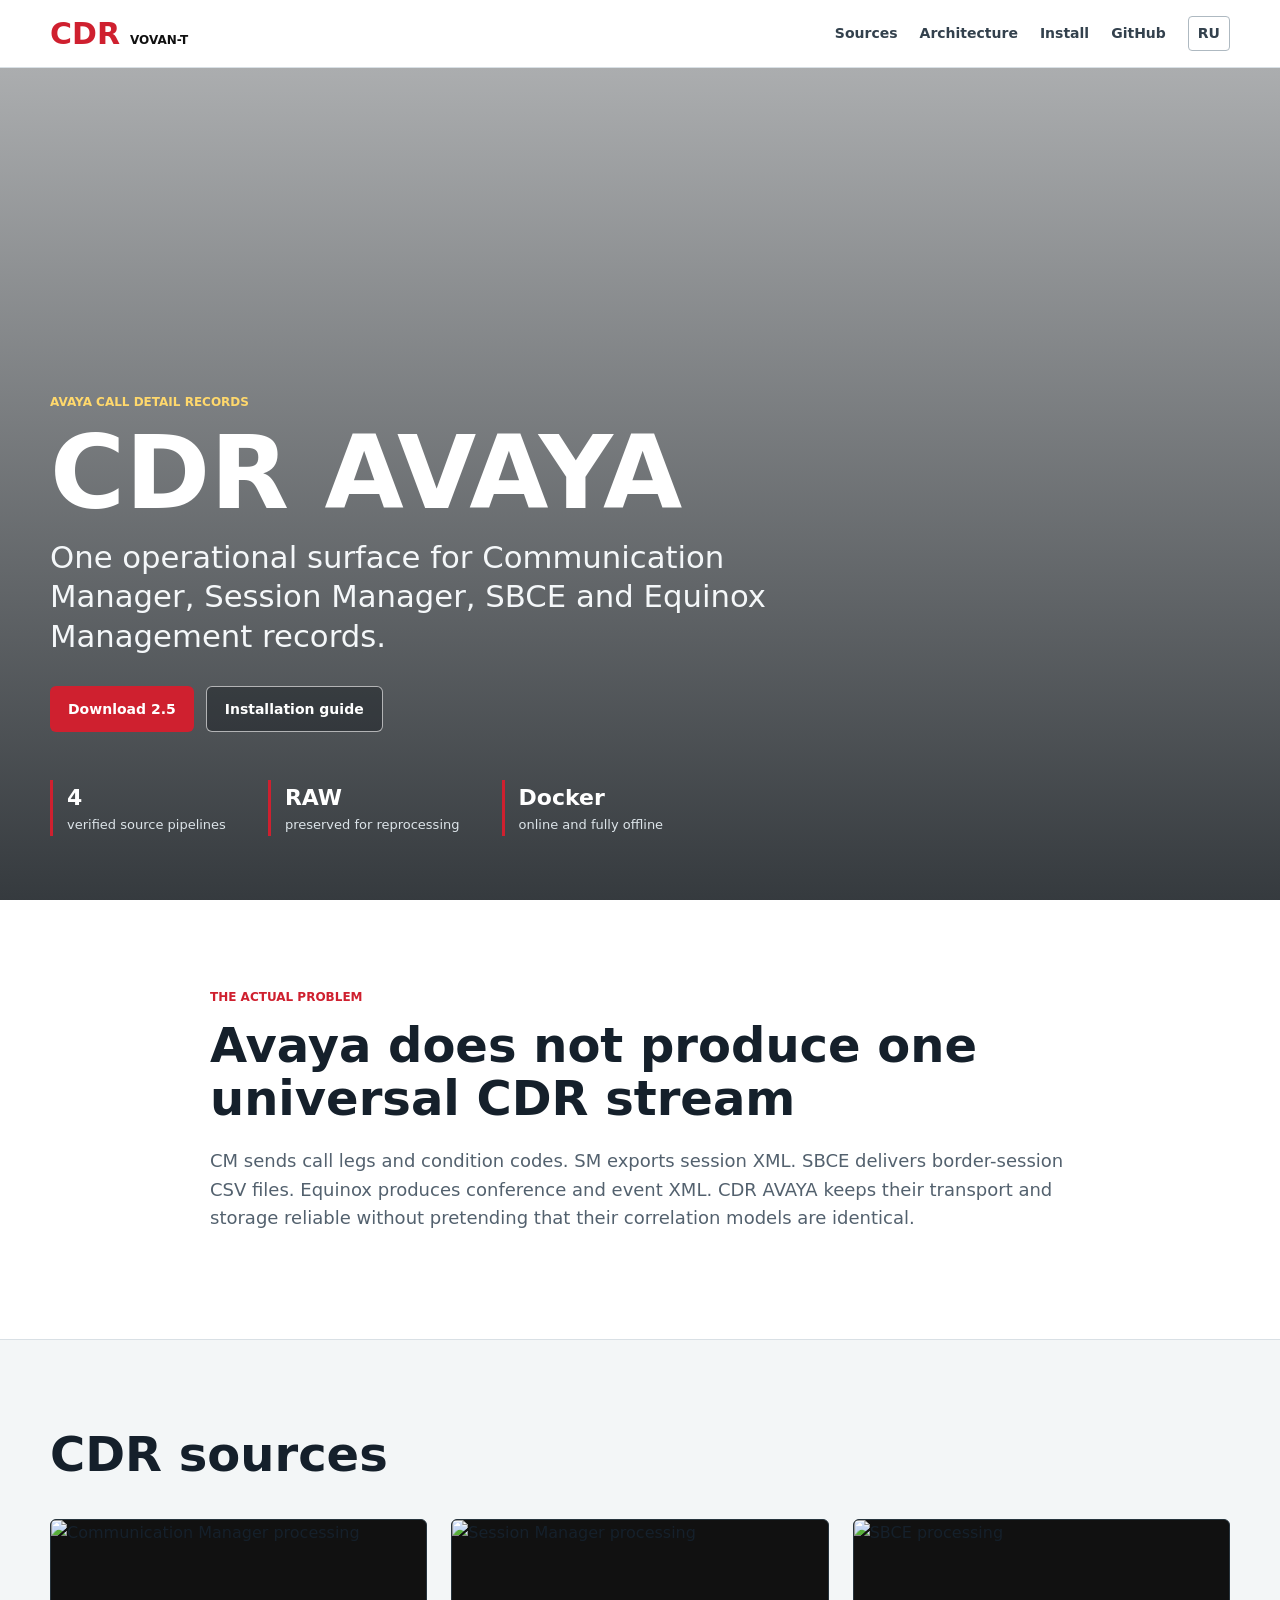
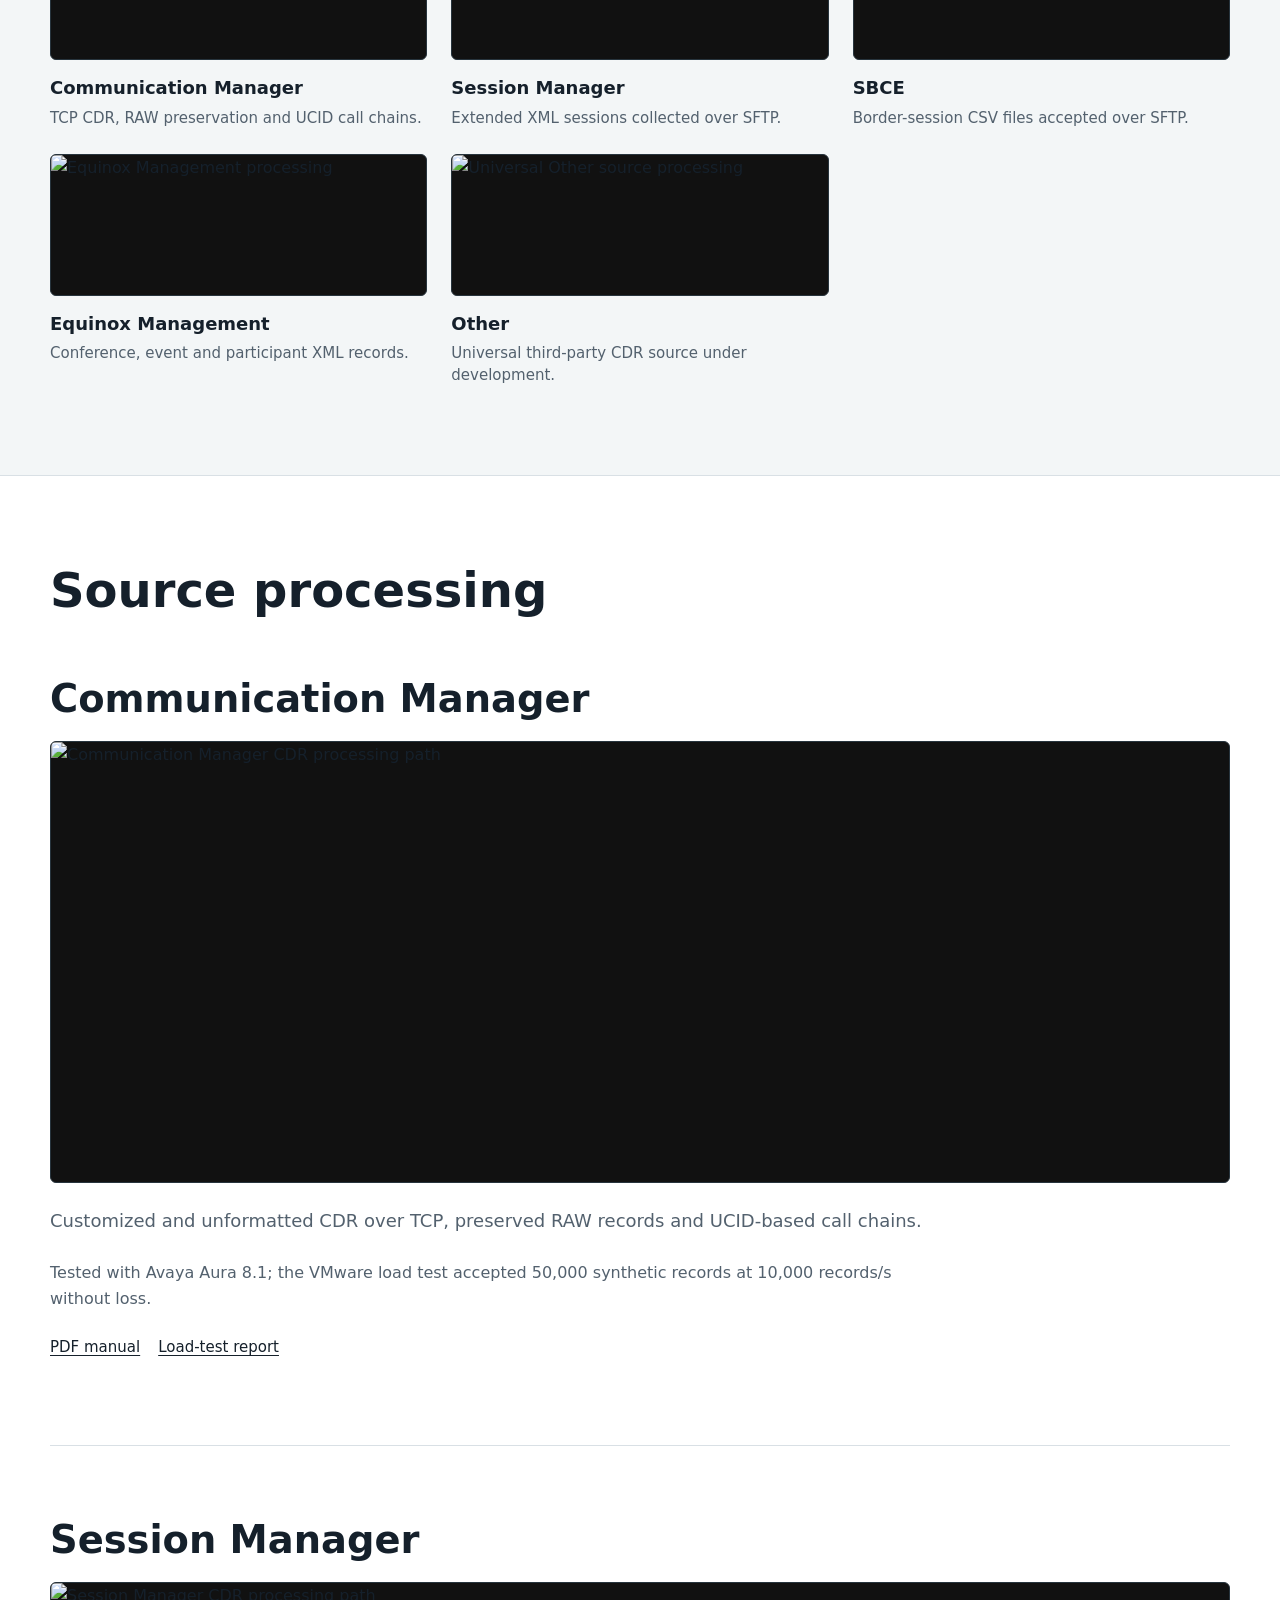
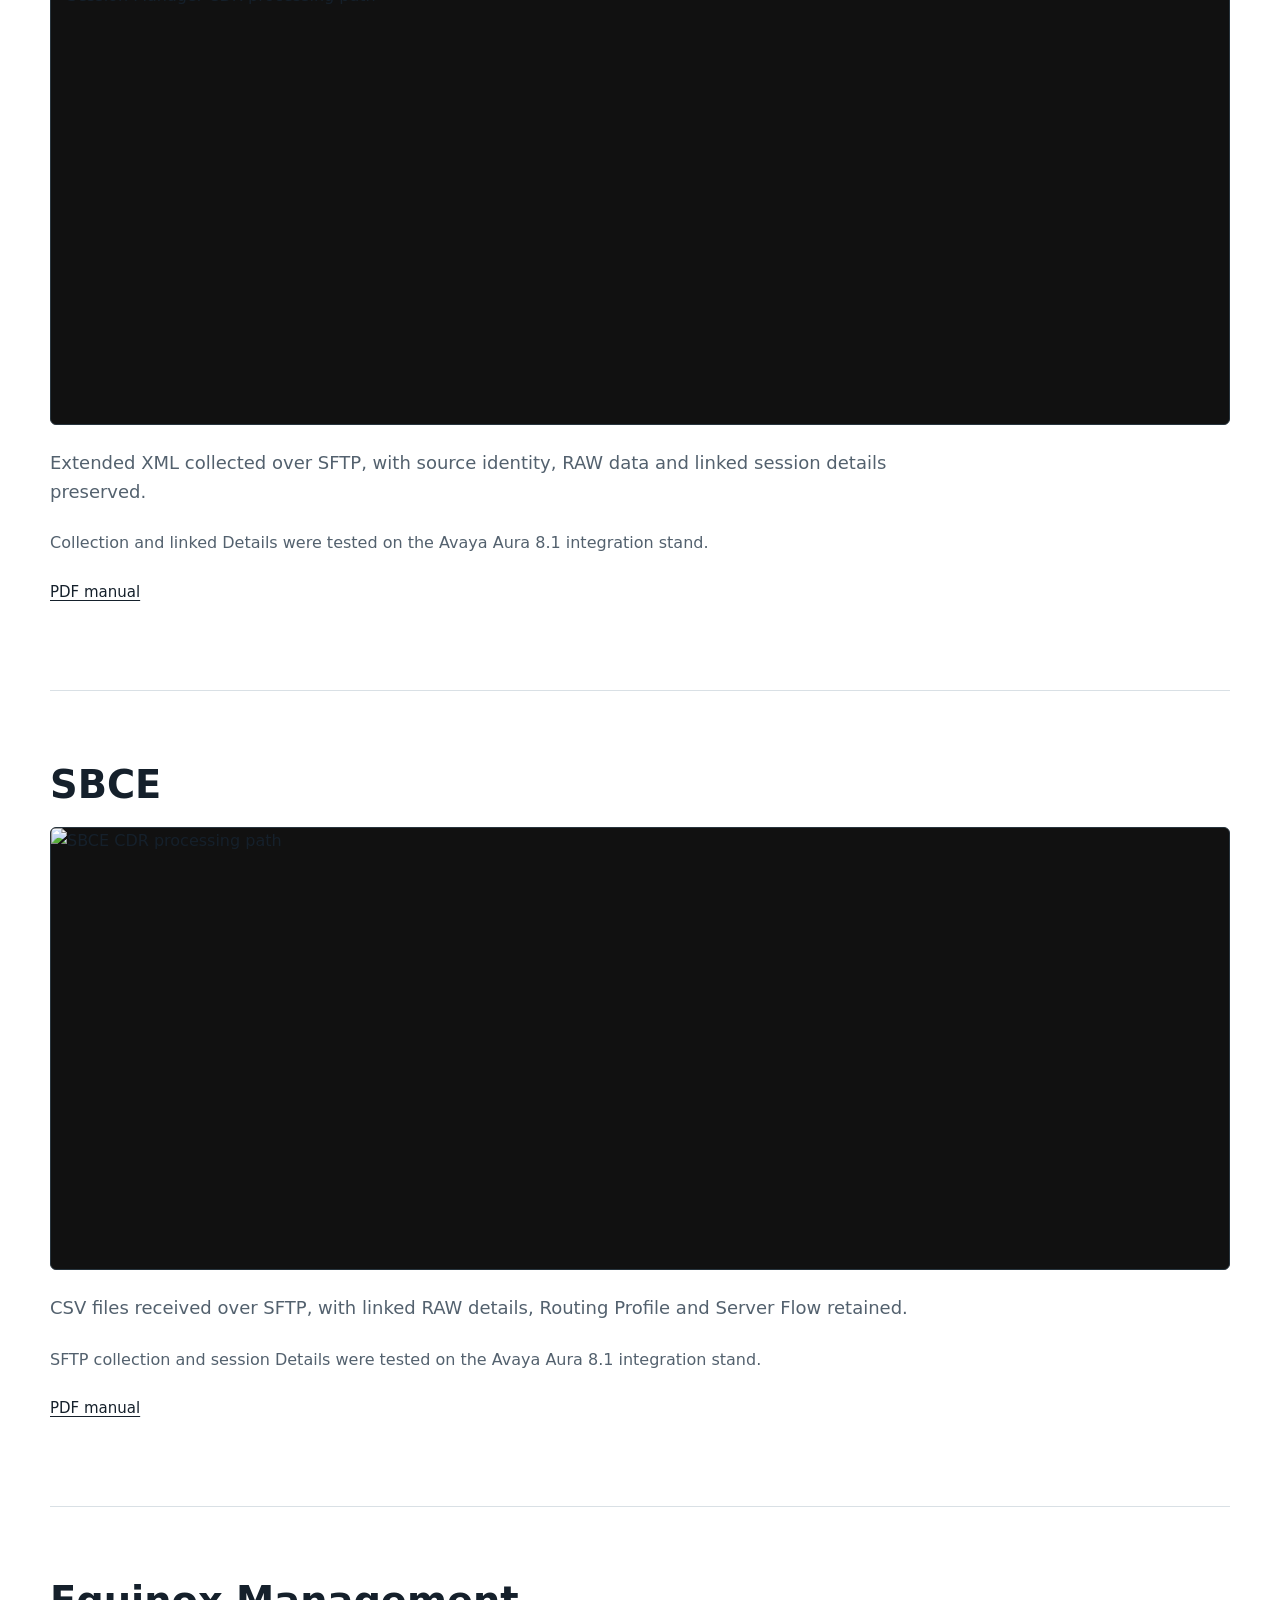
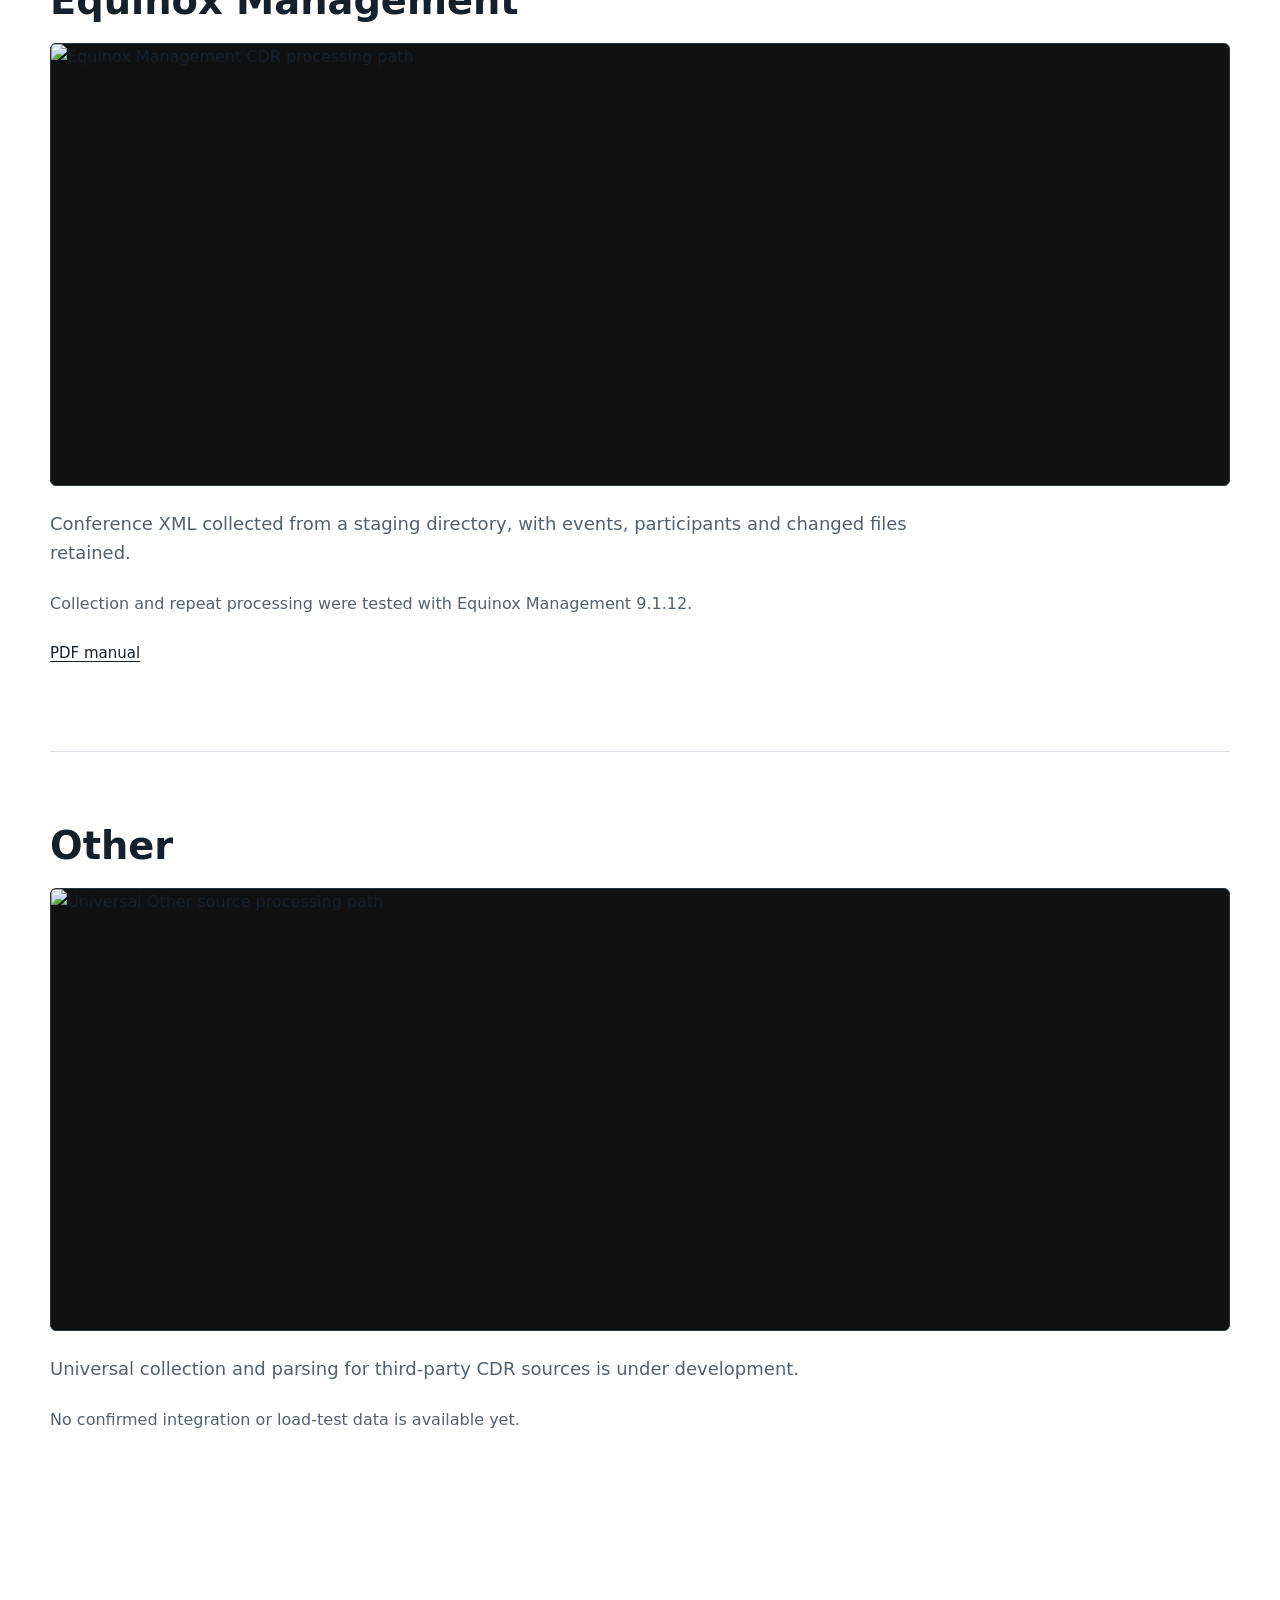
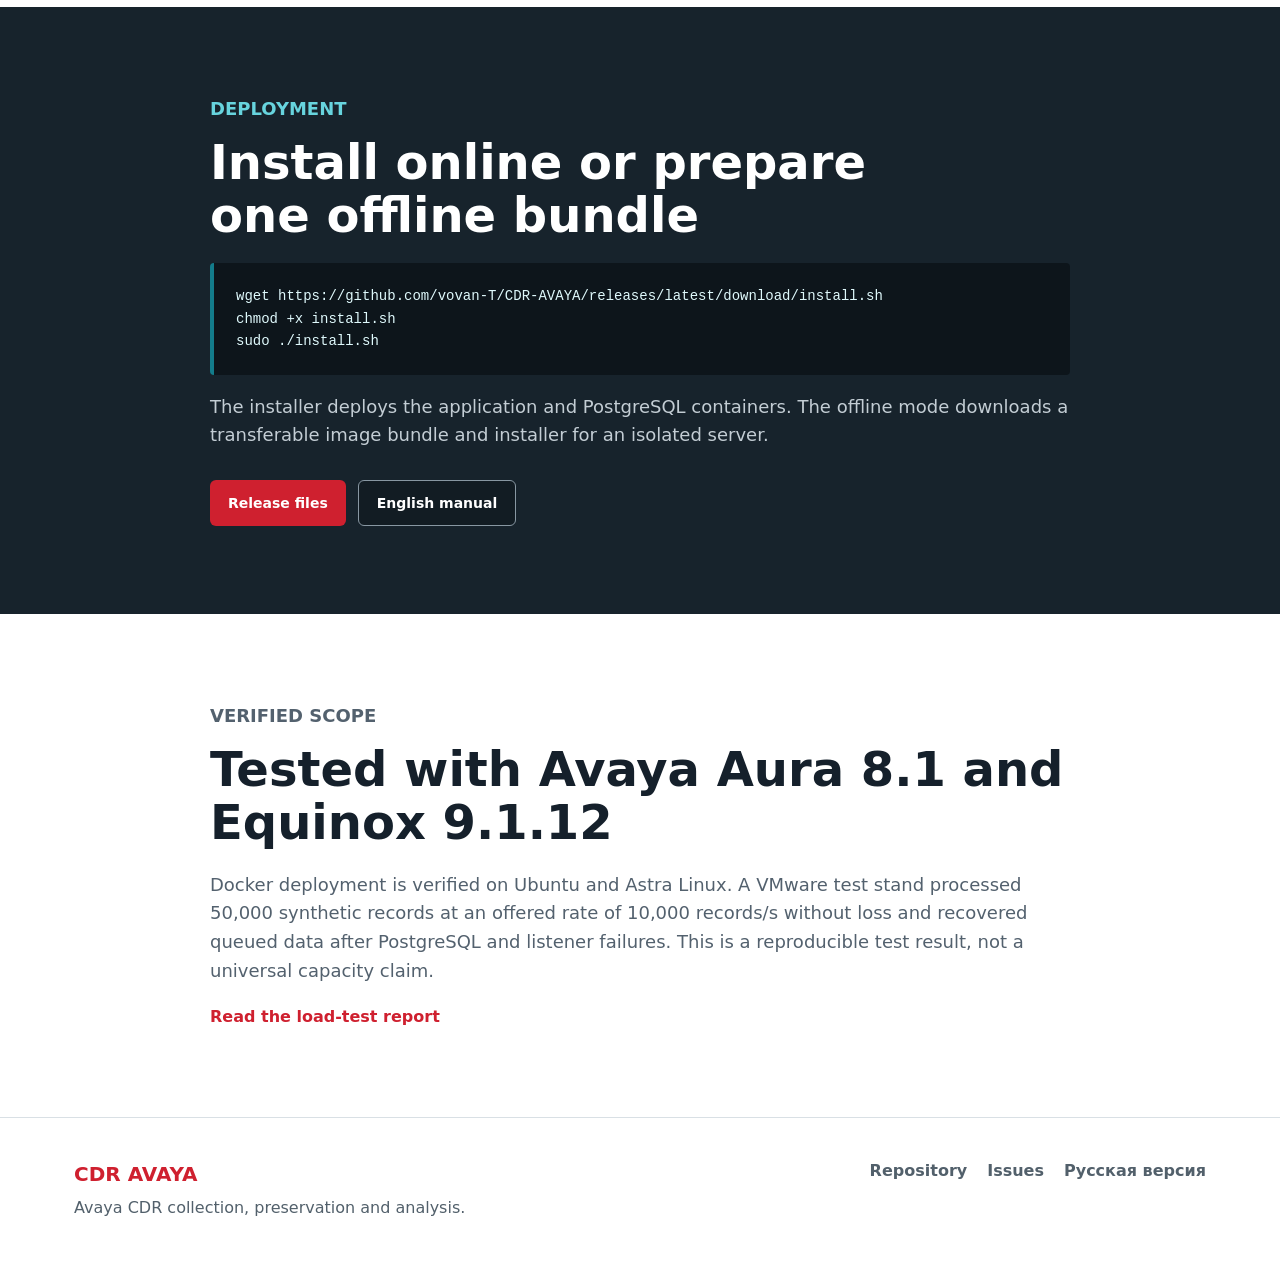
==== commit 9e2d31d4: "site: simplify visual source index" ====
--- a/site/index.html
+++ b/site/index.html
@@ -72,106 +72,58 @@
 
 <section id="sources" class="band muted">
   <div class="content">
-    <p class="section-label">FUNCTIONAL MAP</p>
-    <h2>Select a picture to see what it does</h2>
-    <p class="section-copy">The five pictures form a flat index. Each one leads to the same full-size picture followed by its functional description, verified scope and manual section.</p>
+    <h2>CDR sources</h2>
     <div class="visual-index">
-      <a class="visual-link" href="#cm-details"><img src="assets/images/cdr-cm-processing-3d.png" alt="Communication Manager processing"><strong>Communication Manager</strong></a>
-      <a class="visual-link" href="#sm-details"><img src="assets/images/cdr-sm-processing-3d.png" alt="Session Manager processing"><strong>Session Manager</strong></a>
-      <a class="visual-link" href="#sbce-details"><img src="assets/images/cdr-sbce-processing-3d.png" alt="SBCE processing"><strong>SBCE</strong></a>
-      <a class="visual-link" href="#eq-details"><img src="assets/images/cdr-eq-processing-3d.png" alt="Equinox Management processing"><strong>Equinox Management</strong></a>
-      <a class="visual-link" href="#other-details"><img src="assets/images/cdr-other-processing-3d.png" alt="Universal Other source processing"><strong>Other</strong></a>
+      <article class="visual-entry"><a class="visual-link" href="#cm-details"><img src="assets/images/cdr-cm-processing-3d.png" alt="Communication Manager processing"></a><h3>Communication Manager</h3><p>TCP CDR, RAW preservation and UCID call chains.</p></article>
+      <article class="visual-entry"><a class="visual-link" href="#sm-details"><img src="assets/images/cdr-sm-processing-3d.png" alt="Session Manager processing"></a><h3>Session Manager</h3><p>Extended XML sessions collected over SFTP.</p></article>
+      <article class="visual-entry"><a class="visual-link" href="#sbce-details"><img src="assets/images/cdr-sbce-processing-3d.png" alt="SBCE processing"></a><h3>SBCE</h3><p>Border-session CSV files accepted over SFTP.</p></article>
+      <article class="visual-entry"><a class="visual-link" href="#eq-details"><img src="assets/images/cdr-eq-processing-3d.png" alt="Equinox Management processing"></a><h3>Equinox Management</h3><p>Conference, event and participant XML records.</p></article>
+      <article class="visual-entry"><a class="visual-link" href="#other-details"><img src="assets/images/cdr-other-processing-3d.png" alt="Universal Other source processing"></a><h3>Other</h3><p>Universal third-party CDR source under development.</p></article>
     </div>
   </div>
 </section>
 
 <section id="architecture" class="band">
   <div class="content">
-    <p class="section-label">FUNCTIONAL DESCRIPTION</p>
-    <h2>From source record to operational journal</h2>
+    <h2>Source processing</h2>
     <div class="visual-details">
       <article id="cm-details" class="visual-detail source-detail">
         <h3>Communication Manager</h3>
         <img src="assets/images/cdr-cm-processing-3d.png" alt="Communication Manager CDR processing path" loading="lazy">
-        <p>Receives customized or unformatted CDR directly over TCP and retains every accepted source record before building the call journal.</p>
-        <ul class="feature-list">
-          <li>Separate listener ports and field layouts for each ACD.</li>
-          <li>Durable SQLite WAL spool protects accepted batches while PostgreSQL is unavailable.</li>
-          <li>Original RAW records remain available for inspection and reprocessing.</li>
-          <li>UCID correlation rebuilds transfers, conferences and late call stages.</li>
-          <li>Trunks, VDNs, condition codes, routes and logical call stages remain visible in Details.</li>
-        </ul>
-        <div class="verification">
-          <h4>Verified</h4>
-          <p>Tested with Avaya Aura 8.1. The VMware load test processed 50,000 synthetic CM records at an offered rate of 10,000 records/s without loss and recovered queued data after PostgreSQL and listener failures.</p>
-          <a class="text-link" href="https://github.com/vovan-T/CDR-AVAYA/blob/main/docs/LOAD_TEST_REPORT_2026-07-16.md">Load-test report</a>
-        </div>
-        <a class="manual-link" href="https://github.com/vovan-T/CDR-AVAYA/raw/main/docs/cdr-avaya-2.5-manual-en.pdf#page=6">PDF manual: Communication Manager</a>
+        <p class="source-summary">Customized and unformatted CDR over TCP, preserved RAW records and UCID-based call chains.</p>
+        <p class="source-test">Tested with Avaya Aura 8.1; the VMware load test accepted 50,000 synthetic records at 10,000 records/s without loss.</p>
+        <p class="source-links"><a href="https://github.com/vovan-T/CDR-AVAYA/raw/main/docs/cdr-avaya-2.5-manual-en.pdf#page=6">PDF manual</a><a href="https://github.com/vovan-T/CDR-AVAYA/blob/main/docs/LOAD_TEST_REPORT_2026-07-16.md">Load-test report</a></p>
       </article>
 
       <article id="sm-details" class="visual-detail source-detail">
         <h3>Session Manager</h3>
         <img src="assets/images/cdr-sm-processing-3d.png" alt="Session Manager CDR processing path" loading="lazy">
-        <p>Retrieves extended Session Manager CDR XML over SFTP and converts session data into a dedicated searchable journal.</p>
-        <ul class="feature-list">
-          <li>Supports one or more independently configured SM servers.</li>
-          <li>Preserves the source server identity and imported RAW data.</li>
-          <li>Tracks copied files so the same source is not imported twice.</li>
-          <li>Exposes SM-specific fields through its own View column catalog.</li>
-          <li>Links each journal row back to the contributing RAW records.</li>
-        </ul>
-        <div class="verification">
-          <h4>Verified</h4>
-          <p>Extended XML retrieval, duplicate-file protection, source identity, RAW preservation and linked Details were checked on the Avaya Aura 8.1 integration stand.</p>
-        </div>
-        <a class="manual-link" href="https://github.com/vovan-T/CDR-AVAYA/raw/main/docs/cdr-avaya-2.5-manual-en.pdf#page=7">PDF manual: Session Manager</a>
+        <p class="source-summary">Extended XML collected over SFTP, with source identity, RAW data and linked session details preserved.</p>
+        <p class="source-test">Collection and linked Details were tested on the Avaya Aura 8.1 integration stand.</p>
+        <p class="source-links"><a href="https://github.com/vovan-T/CDR-AVAYA/raw/main/docs/cdr-avaya-2.5-manual-en.pdf#page=7">PDF manual</a></p>
       </article>
 
       <article id="sbce-details" class="visual-detail source-detail">
         <h3>SBCE</h3>
         <img src="assets/images/cdr-sbce-processing-3d.png" alt="SBCE CDR processing path" loading="lazy">
-        <p>Accepts CSV files pushed by SBCE into isolated SFTP folders and builds a separate session journal for every configured instance.</p>
-        <ul class="feature-list">
-          <li>A shared CDR_User account accepts uploads into numbered instance folders.</li>
-          <li>A file-age guard avoids importing a CSV while SBCE is still writing it.</li>
-          <li>Rows are grouped by session identity with conservative fallbacks.</li>
-          <li>Routing Profile provides the route; Server Flow and source fields remain available.</li>
-          <li>Details show every linked RAW row used to build the session.</li>
-        </ul>
-        <div class="verification">
-          <h4>Verified</h4>
-          <p>SFTP upload, isolated instance folders, file-age protection, linked RAW Details, Routing Profile and Server Flow were checked on the Avaya Aura 8.1 integration stand.</p>
-        </div>
-        <a class="manual-link" href="https://github.com/vovan-T/CDR-AVAYA/raw/main/docs/cdr-avaya-2.5-manual-en.pdf#page=8">PDF manual: SBCE</a>
+        <p class="source-summary">CSV files received over SFTP, with linked RAW details, Routing Profile and Server Flow retained.</p>
+        <p class="source-test">SFTP collection and session Details were tested on the Avaya Aura 8.1 integration stand.</p>
+        <p class="source-links"><a href="https://github.com/vovan-T/CDR-AVAYA/raw/main/docs/cdr-avaya-2.5-manual-en.pdf#page=8">PDF manual</a></p>
       </article>
 
       <article id="eq-details" class="visual-detail source-detail">
         <h3>Equinox Management</h3>
         <img src="assets/images/cdr-eq-processing-3d.png" alt="Equinox Management CDR processing path" loading="lazy">
-        <p>Collects Equinox conference XML, preserves events and participants, and builds a conference-oriented journal.</p>
-        <ul class="feature-list">
-          <li>Retrieves staged XML from the configured Equinox Management host.</li>
-          <li>SHA-256 identifies new or changed files instead of trusting filenames alone.</li>
-          <li>Conference, event and participant data remain separated and traceable.</li>
-          <li>Schedule, Reschedule and Cancel records can be added to the normal view.</li>
-          <li>RAW remains available when processing logic must be rerun.</li>
-        </ul>
-        <div class="verification">
-          <h4>Verified</h4>
-          <p>Conference, event and participant import, changed-file detection and repeat collection were checked with Equinox Management 9.1.12.</p>
-        </div>
-        <a class="manual-link" href="https://github.com/vovan-T/CDR-AVAYA/raw/main/docs/cdr-avaya-2.5-manual-en.pdf#page=7">PDF manual: Equinox Management</a>
+        <p class="source-summary">Conference XML collected from a staging directory, with events, participants and changed files retained.</p>
+        <p class="source-test">Collection and repeat processing were tested with Equinox Management 9.1.12.</p>
+        <p class="source-links"><a href="https://github.com/vovan-T/CDR-AVAYA/raw/main/docs/cdr-avaya-2.5-manual-en.pdf#page=7">PDF manual</a></p>
       </article>
 
       <article id="other-details" class="visual-detail source-detail">
         <h3>Other</h3>
         <img src="assets/images/cdr-other-processing-3d.png" alt="Universal Other source processing path" loading="lazy">
-        <p class="development-note"><strong>Under development.</strong> The diagram shows the target architecture for a universal third-party CDR source.</p>
-        <div class="verification">
-          <h4>Test data</h4>
-          <p>No confirmed integration or load-test data is available for Other yet.</p>
-        </div>
-        <a class="manual-link" href="https://github.com/vovan-T/CDR-AVAYA/raw/main/docs/cdr-avaya-2.5-manual-en.pdf#page=8">PDF: current Other configuration model</a>
+        <p class="source-summary">Universal collection and parsing for third-party CDR sources is under development.</p>
+        <p class="source-test">No confirmed integration or load-test data is available yet.</p>
       </article>
     </div>
   </div>
--- a/site/visual-stories.css
+++ b/site/visual-stories.css
@@ -6,9 +6,7 @@
 }
 
 .visual-link {
-  display: grid;
-  gap: 12px;
-  color: var(--ink);
+  display: block;
   text-decoration: none;
 }
 
@@ -28,18 +26,21 @@
   background: #111;
 }
 
-.visual-link strong {
-  font-size: 17px;
+.visual-entry h3 {
+  margin: 14px 0 5px;
+  font-size: 18px;
+}
+
+.visual-entry p {
+  margin: 0;
+  color: var(--muted);
+  font-size: 15px;
+  line-height: 1.45;
 }
 
 .visual-link:hover img,
 .visual-link:focus-visible img {
-  border-color: var(--red);
-}
-
-.visual-link:hover strong,
-.visual-link:focus-visible strong {
-  color: var(--red);
+  border-color: #63717a;
 }
 
 .visual-details {
@@ -70,66 +71,21 @@
   font-size: 18px;
 }
 
-.development-note strong {
-  color: var(--red);
+.source-test {
+  font-size: 16px !important;
 }
 
-.feature-list {
-  display: grid;
-  grid-template-columns: 1fr 1fr;
-  gap: 0 36px;
-  max-width: 1040px;
-  margin: 18px 0 0;
-  padding: 0;
-  list-style: none;
+.source-links {
+  display: flex;
+  flex-wrap: wrap;
+  gap: 18px;
+  font-size: 15px !important;
 }
 
-.feature-list li {
-  position: relative;
-  padding: 11px 0 11px 24px;
-  border-bottom: 1px solid var(--line);
-}
-
-.feature-list li::before {
-  content: "";
-  position: absolute;
-  top: 20px;
-  left: 2px;
-  width: 7px;
-  height: 7px;
-  border-radius: 50%;
-  background: var(--red);
-}
-
-.verification {
-  max-width: 900px;
-  margin-top: 28px;
-  padding: 18px 20px;
-  border-left: 4px solid var(--green);
-  background: var(--soft);
-}
-
-.verification h4 {
-  margin: 0 0 6px;
-  font-size: 17px;
-}
-
-.verification p {
-  margin: 0 0 8px;
-  color: var(--muted);
-}
-
-.manual-link {
-  display: inline-block;
-  margin-top: 22px;
-  color: var(--red);
-  font-weight: 800;
-  text-decoration: none;
-}
-
-.manual-link:hover,
-.manual-link:focus-visible {
+.source-links a {
+  color: var(--ink);
   text-decoration: underline;
+  text-underline-offset: 3px;
 }
 
 @media (max-width: 900px) {
@@ -139,8 +95,7 @@
 }
 
 @media (max-width: 620px) {
-  .visual-index,
-  .feature-list {
+  .visual-index {
     grid-template-columns: 1fr;
   }
 
